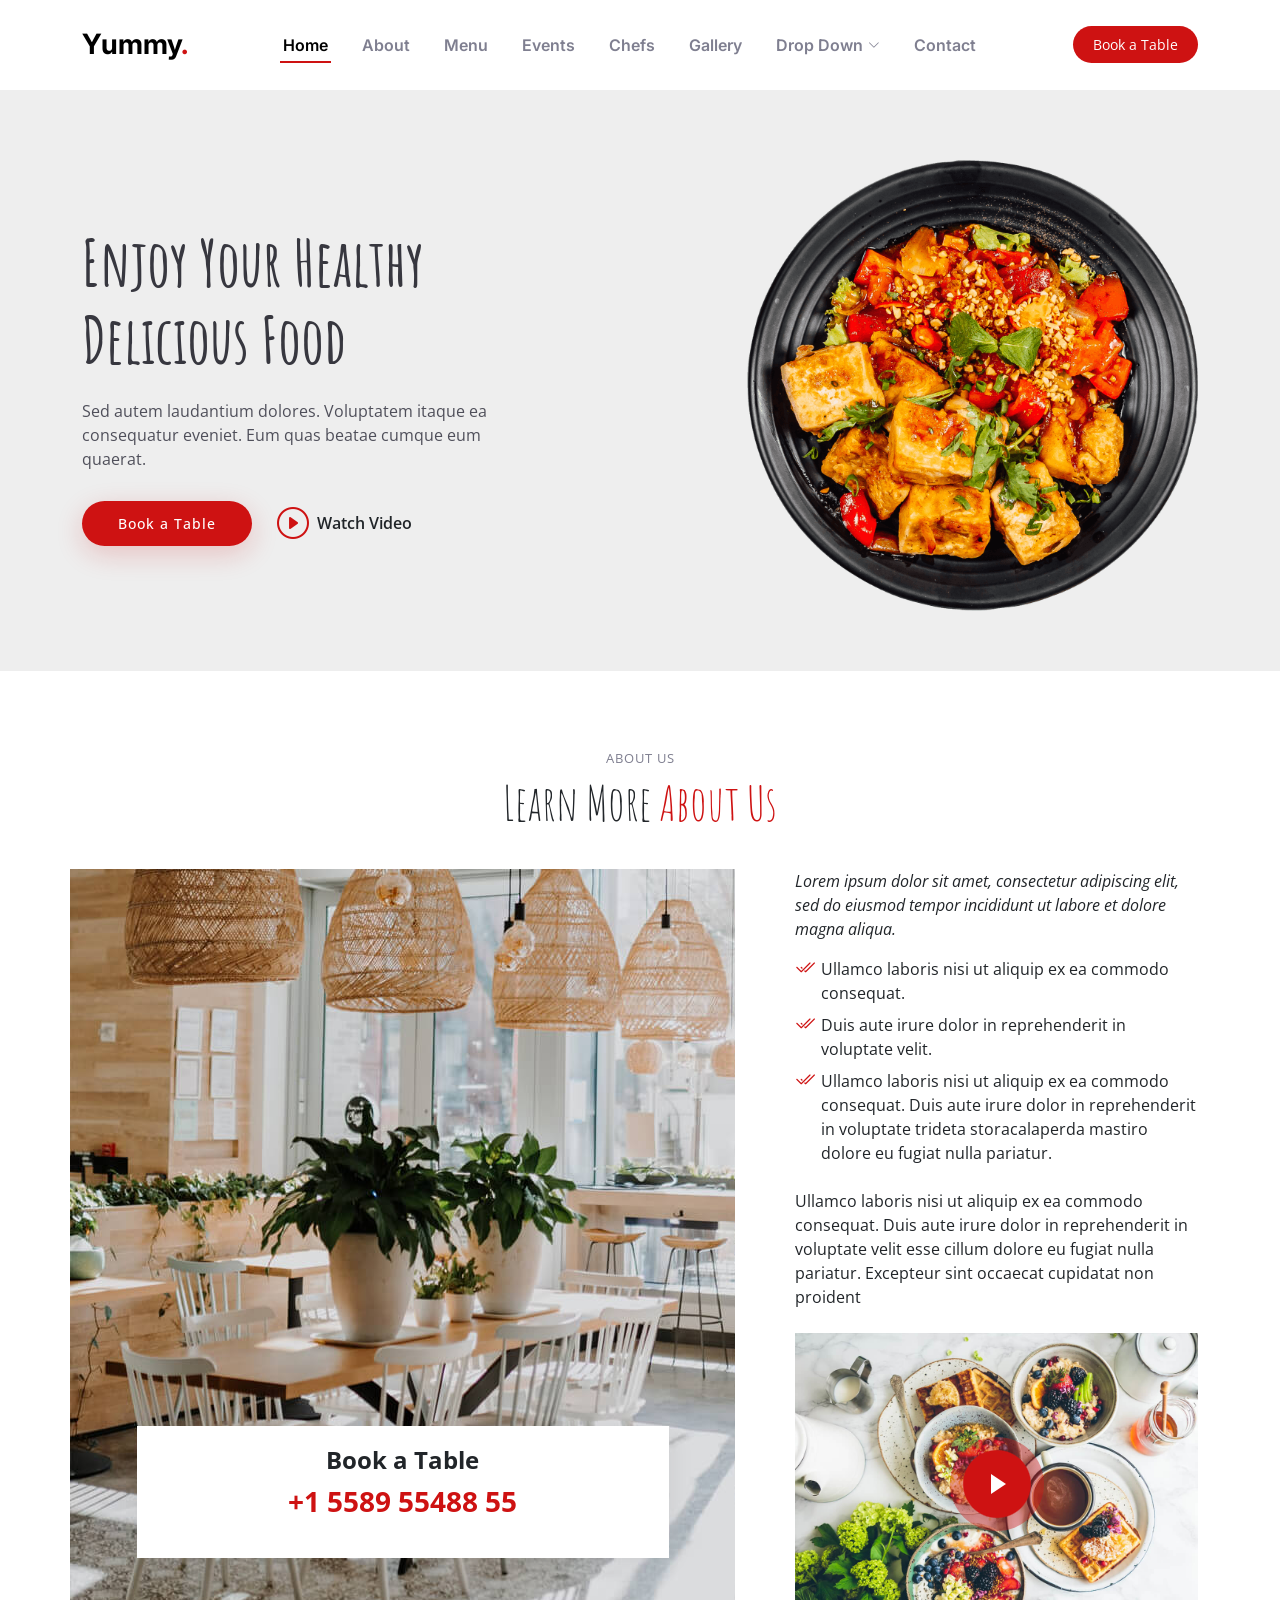
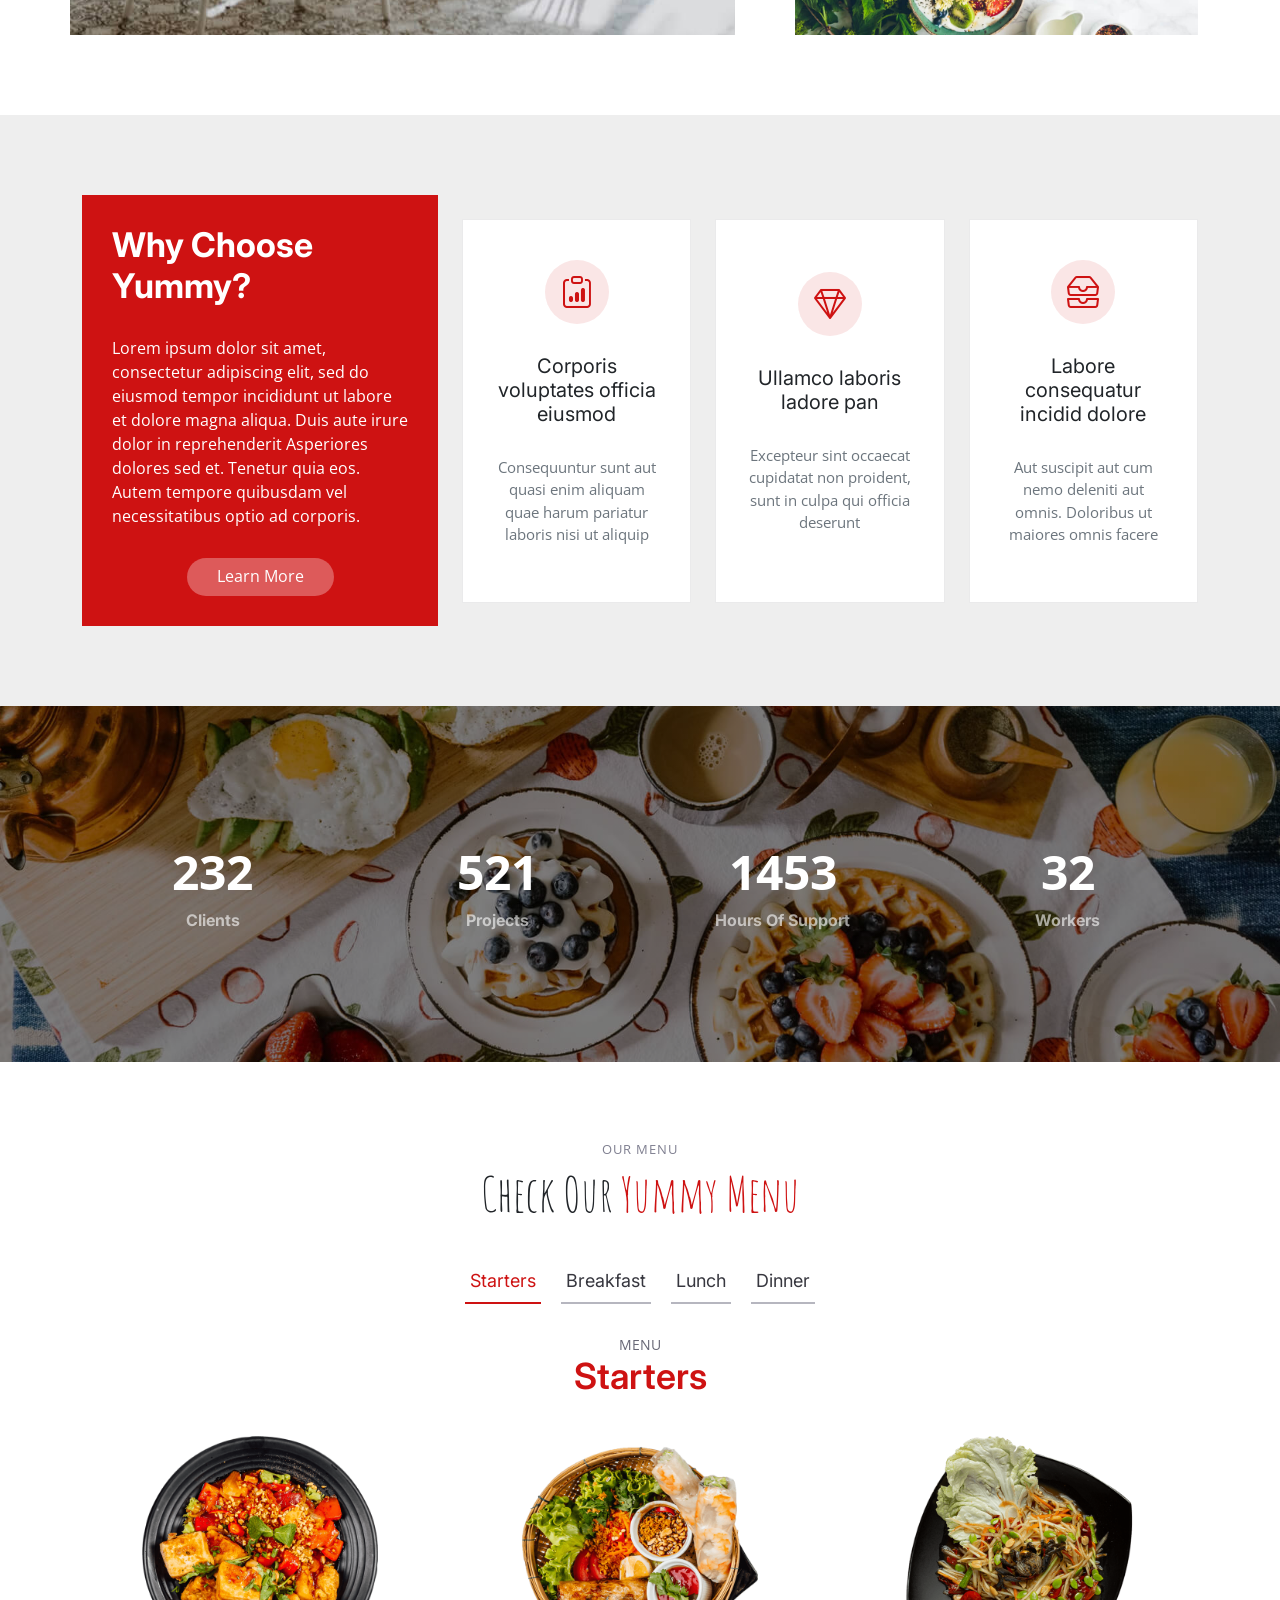
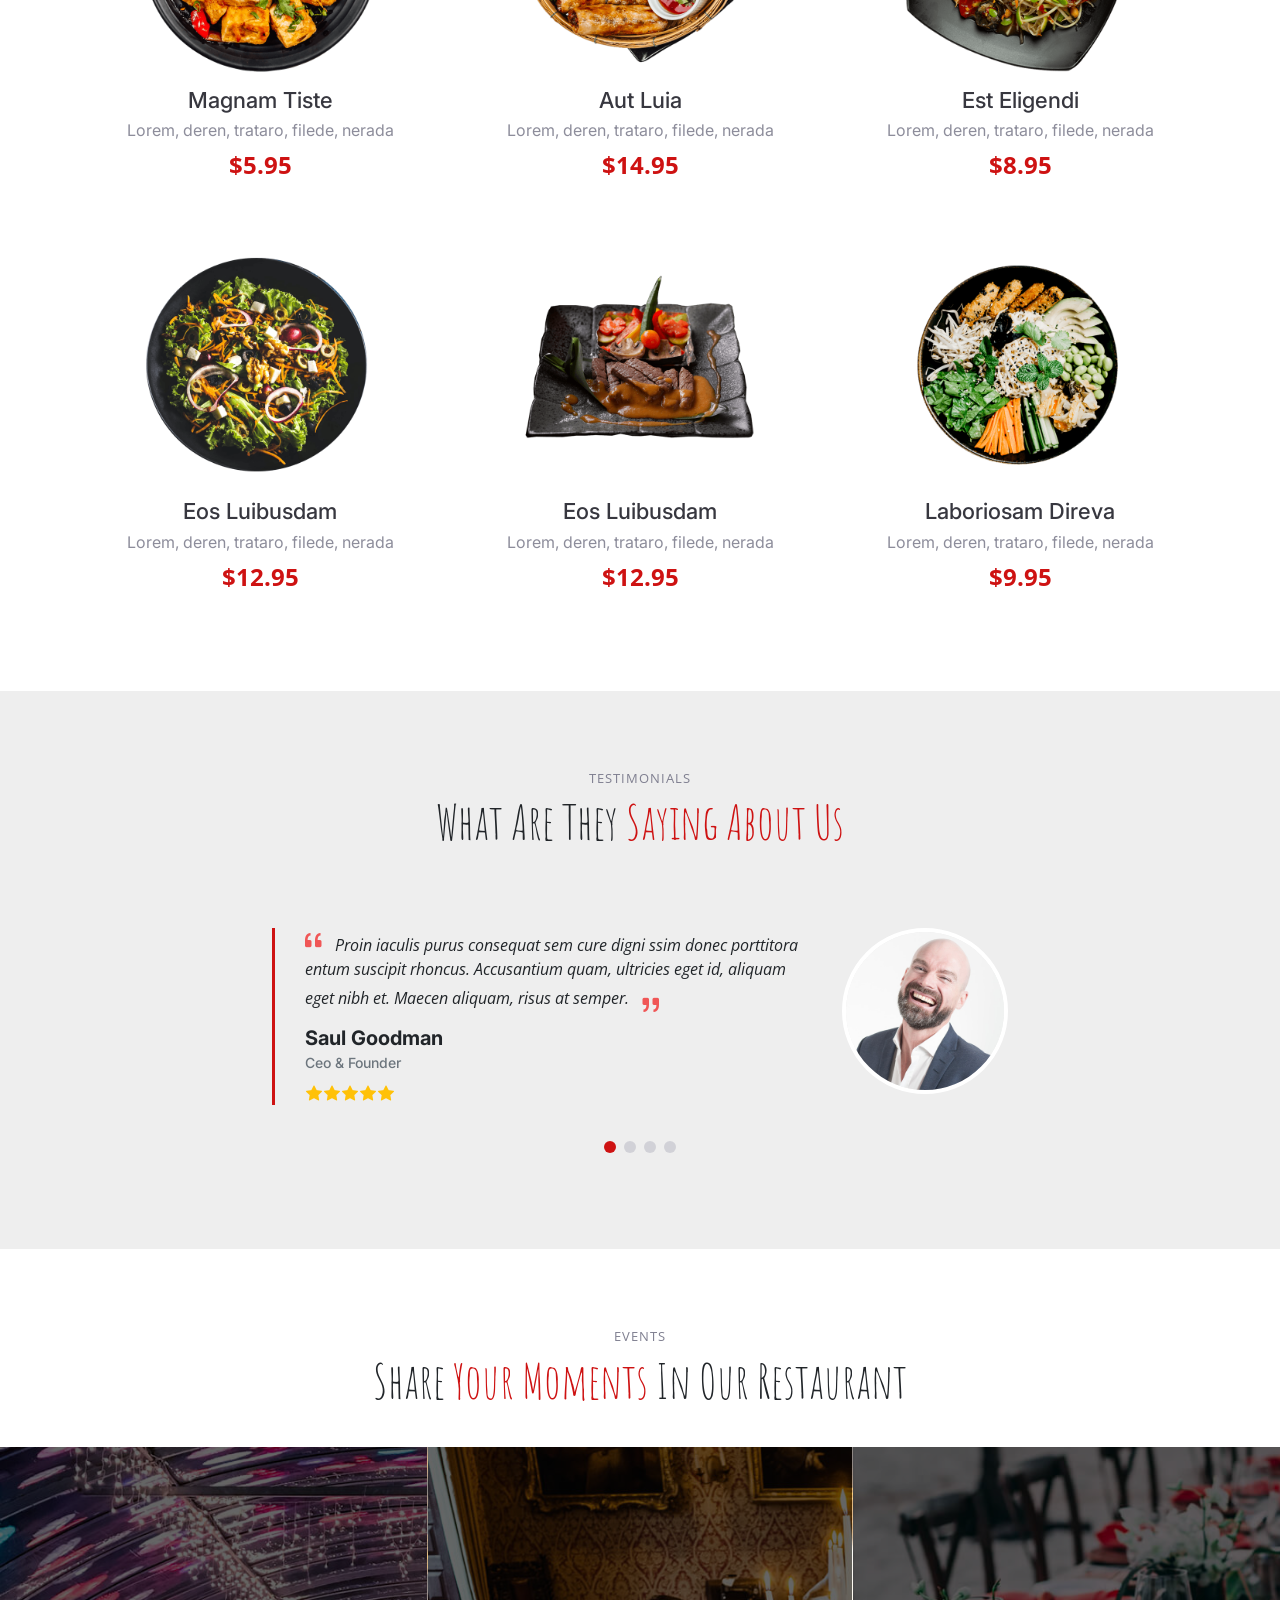
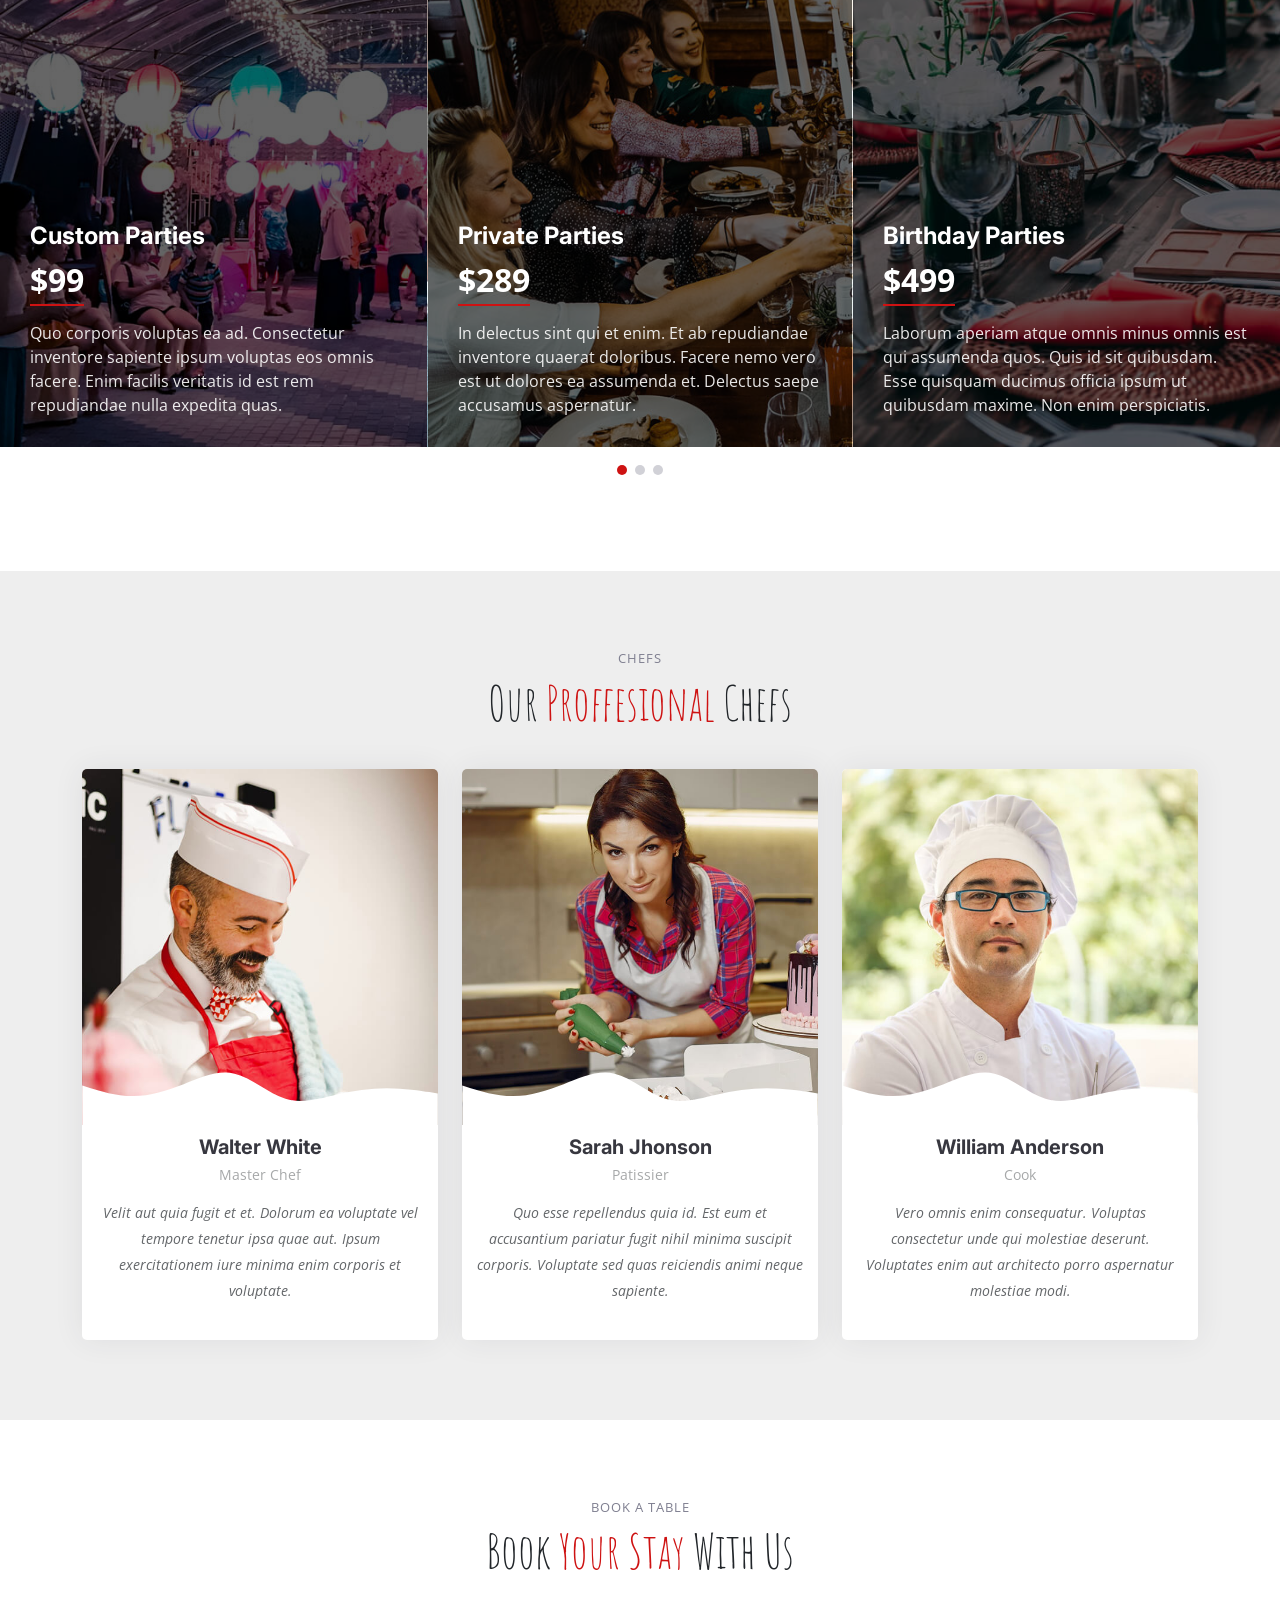
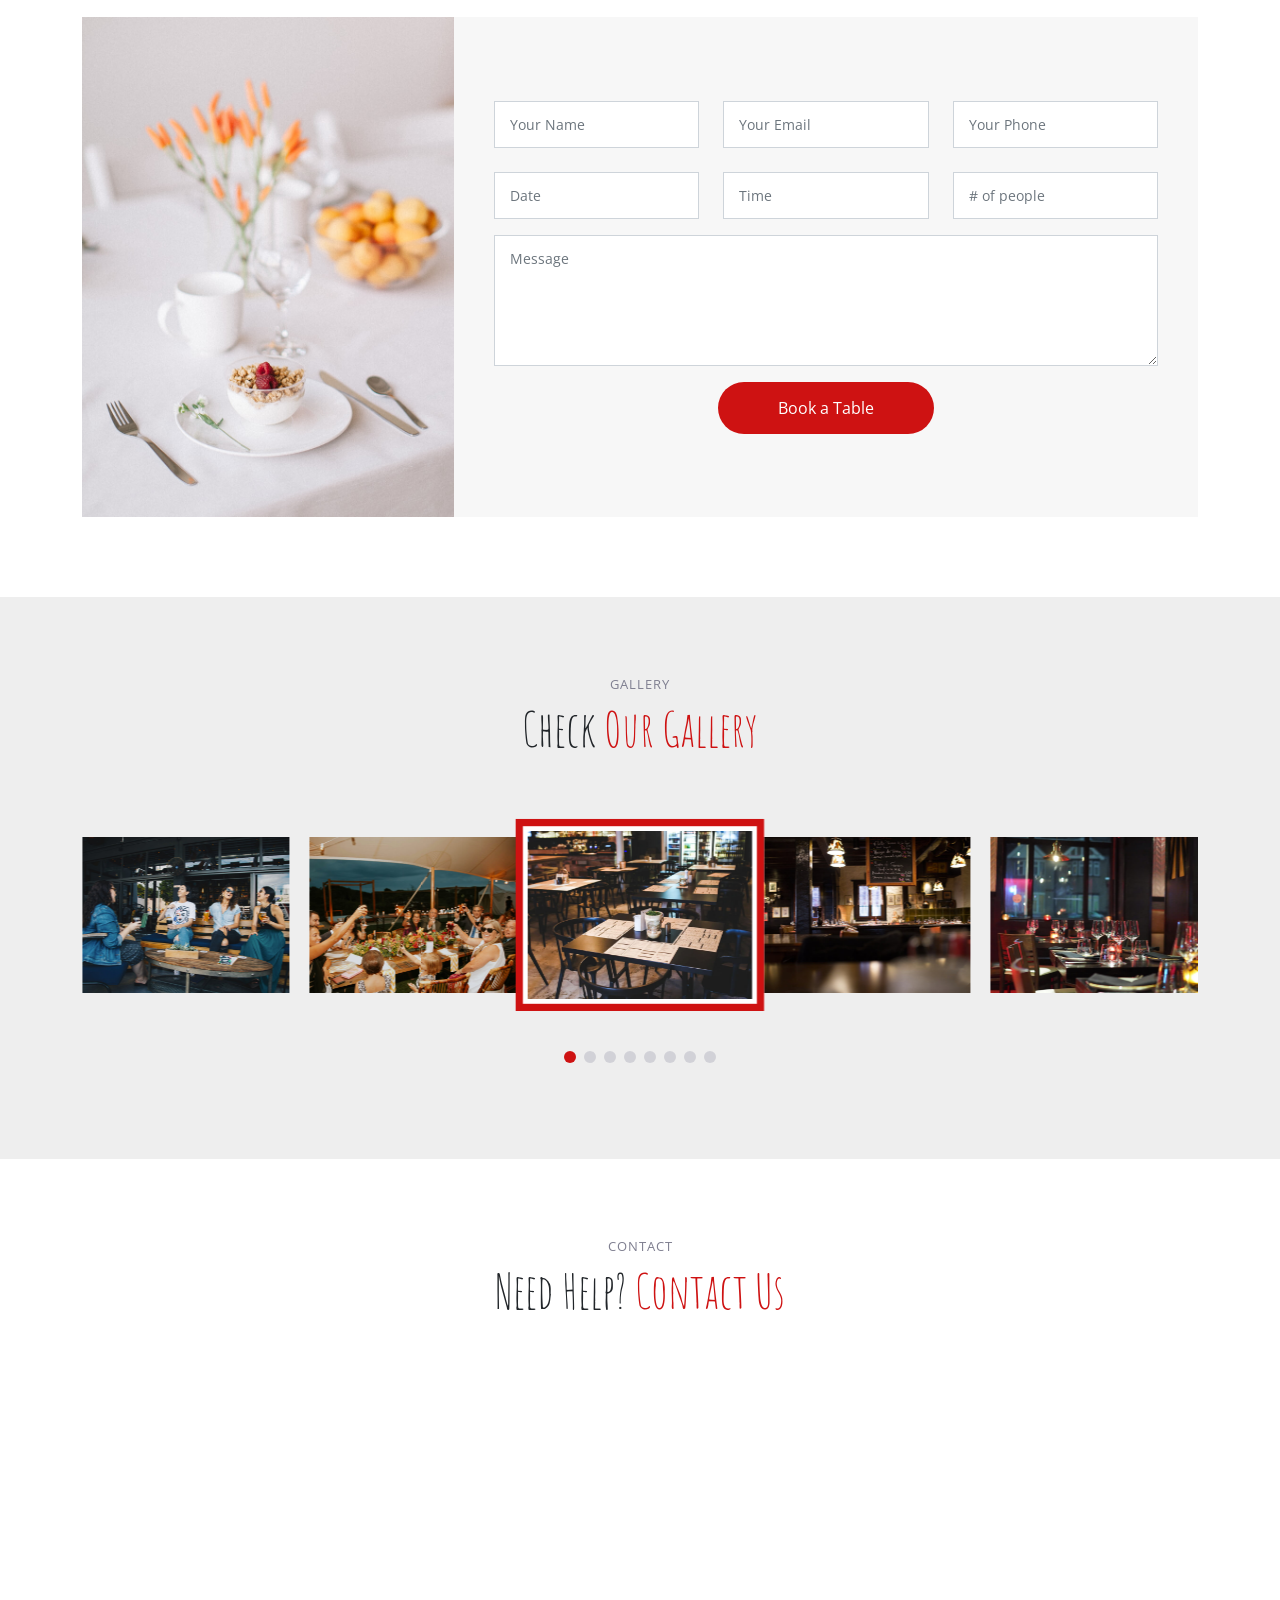
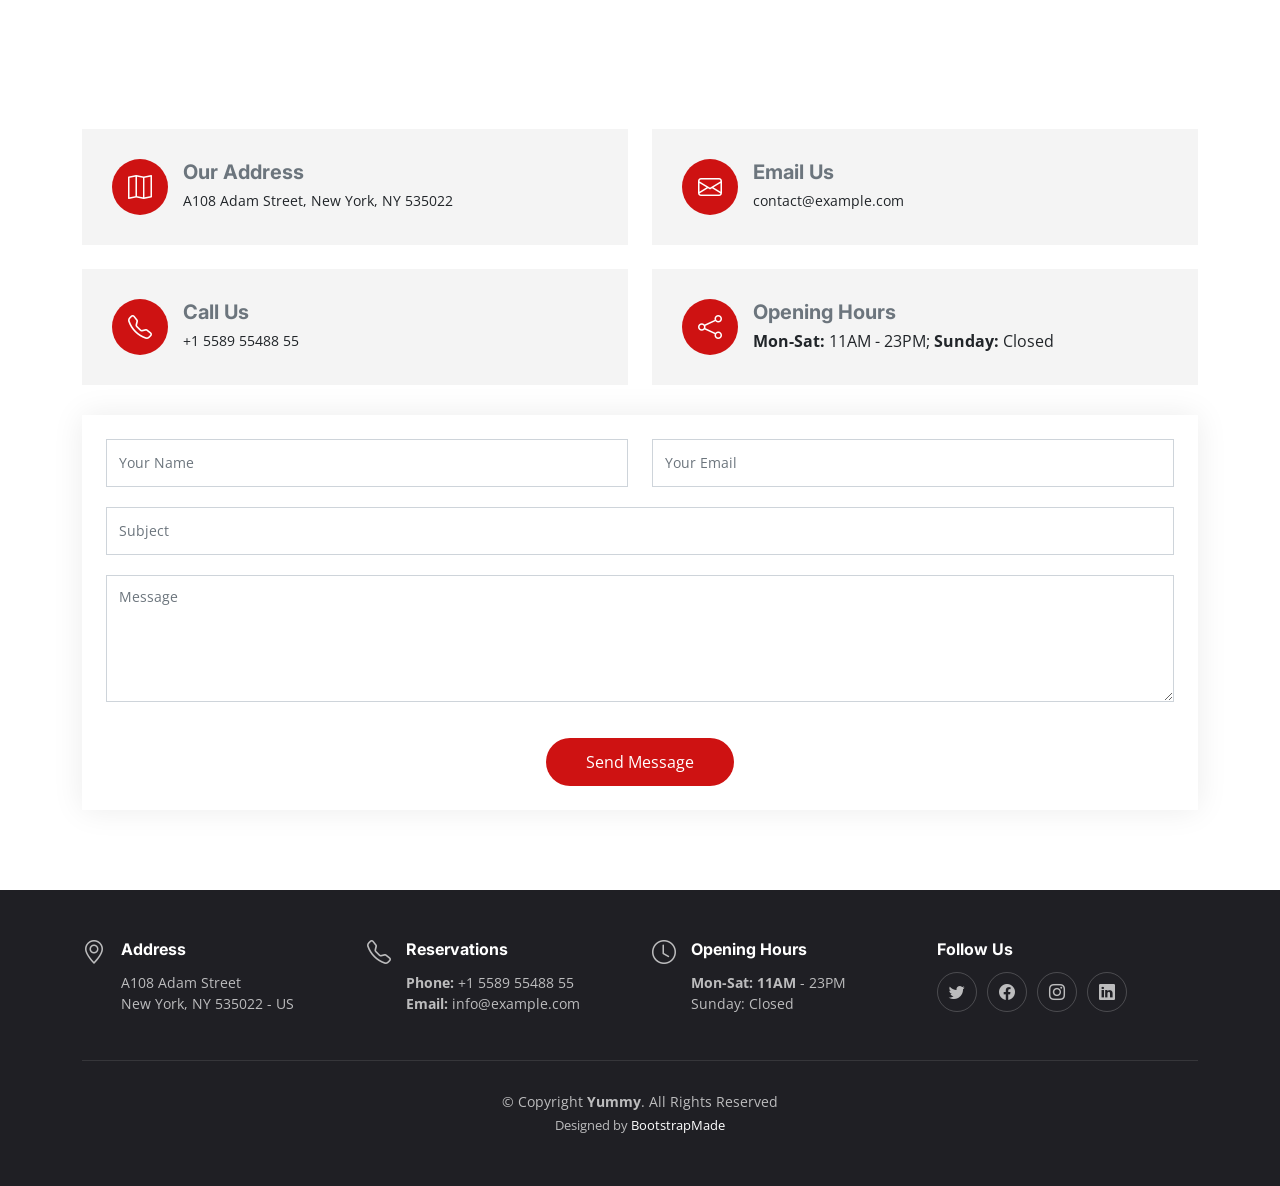
==== index.html @ 5bc002ba "update template" ====
<!DOCTYPE html>
<html lang="en">

<head>
  <meta charset="utf-8">
  <meta content="width=device-width, initial-scale=1.0" name="viewport">

  <title>Yummy Bootstrap Template - Index</title>
  <meta content="" name="description">
  <meta content="" name="keywords">

  <!-- Favicons -->
  <link href="assets/img/favicon.png" rel="icon">
  <link href="assets/img/apple-touch-icon.png" rel="apple-touch-icon">

  <!-- Google Fonts -->
  <link rel="preconnect" href="https://fonts.googleapis.com">
  <link rel="preconnect" href="https://fonts.gstatic.com" crossorigin>
  <link href="https://fonts.googleapis.com/css2?family=Open+Sans:ital,wght@0,300;0,400;0,500;0,600;0,700;1,300;1,400;1,600;1,700&family=Amatic+SC:ital,wght@0,300;0,400;0,500;0,600;0,700;1,300;1,400;1,500;1,600;1,700&family=Inter:ital,wght@0,300;0,400;0,500;0,600;0,700;1,300;1,400;1,500;1,600;1,700&display=swap" rel="stylesheet">

  <!-- Vendor CSS Files -->
  <link href="assets/vendor/bootstrap/css/bootstrap.min.css" rel="stylesheet">
  <link href="assets/vendor/bootstrap-icons/bootstrap-icons.css" rel="stylesheet">
  <link href="assets/vendor/aos/aos.css" rel="stylesheet">
  <link href="assets/vendor/glightbox/css/glightbox.min.css" rel="stylesheet">
  <link href="assets/vendor/swiper/swiper-bundle.min.css" rel="stylesheet">

  <!-- Template Main CSS File -->
  <link href="assets/css/main.css" rel="stylesheet">

  <!-- =======================================================
  * Template Name: Yummy
  * Updated: Mar 10 2023 with Bootstrap v5.2.3
  * Template URL: https://bootstrapmade.com/yummy-bootstrap-restaurant-website-template/
  * Author: BootstrapMade.com
  * License: https://bootstrapmade.com/license/
  ======================================================== -->
</head>

<body>

  <!-- ======= Header ======= -->
  <header id="header" class="header fixed-top d-flex align-items-center">
    <div class="container d-flex align-items-center justify-content-between">

      <a href="index.html" class="logo d-flex align-items-center me-auto me-lg-0">
        <!-- Uncomment the line below if you also wish to use an image logo -->
        <!-- <img src="assets/img/logo.png" alt=""> -->
        <h1>Yummy<span>.</span></h1>
      </a>

      <nav id="navbar" class="navbar">
        <ul>
          <li><a href="#hero">Home</a></li>
          <li><a href="#about">About</a></li>
          <li><a href="#menu">Menu</a></li>
          <li><a href="#events">Events</a></li>
          <li><a href="#chefs">Chefs</a></li>
          <li><a href="#gallery">Gallery</a></li>
          <li class="dropdown"><a href="#"><span>Drop Down</span> <i class="bi bi-chevron-down dropdown-indicator"></i></a>
            <ul>
              <li><a href="#">Drop Down 1</a></li>
              <li class="dropdown"><a href="#"><span>Deep Drop Down</span> <i class="bi bi-chevron-down dropdown-indicator"></i></a>
                <ul>
                  <li><a href="#">Deep Drop Down 1</a></li>
                  <li><a href="#">Deep Drop Down 2</a></li>
                  <li><a href="#">Deep Drop Down 3</a></li>
                  <li><a href="#">Deep Drop Down 4</a></li>
                  <li><a href="#">Deep Drop Down 5</a></li>
                </ul>
              </li>
              <li><a href="#">Drop Down 2</a></li>
              <li><a href="#">Drop Down 3</a></li>
              <li><a href="#">Drop Down 4</a></li>
            </ul>
          </li>
          <li><a href="#contact">Contact</a></li>
        </ul>
      </nav><!-- .navbar -->

      <a class="btn-book-a-table" href="#book-a-table">Book a Table</a>
      <i class="mobile-nav-toggle mobile-nav-show bi bi-list"></i>
      <i class="mobile-nav-toggle mobile-nav-hide d-none bi bi-x"></i>

    </div>
  </header><!-- End Header -->

  <!-- ======= Hero Section ======= -->
  <section id="hero" class="hero d-flex align-items-center section-bg">
    <div class="container">
      <div class="row justify-content-between gy-5">
        <div class="col-lg-5 order-2 order-lg-1 d-flex flex-column justify-content-center align-items-center align-items-lg-start text-center text-lg-start">
          <h2 data-aos="fade-up">Enjoy Your Healthy<br>Delicious Food</h2>
          <p data-aos="fade-up" data-aos-delay="100">Sed autem laudantium dolores. Voluptatem itaque ea consequatur eveniet. Eum quas beatae cumque eum quaerat.</p>
          <div class="d-flex" data-aos="fade-up" data-aos-delay="200">
            <a href="#book-a-table" class="btn-book-a-table">Book a Table</a>
            <a href="https://www.youtube.com/watch?v=LXb3EKWsInQ" class="glightbox btn-watch-video d-flex align-items-center"><i class="bi bi-play-circle"></i><span>Watch Video</span></a>
          </div>
        </div>
        <div class="col-lg-5 order-1 order-lg-2 text-center text-lg-start">
          <img src="assets/img/hero-img.png" class="img-fluid" alt="" data-aos="zoom-out" data-aos-delay="300">
        </div>
      </div>
    </div>
  </section><!-- End Hero Section -->

  <main id="main">

    <!-- ======= About Section ======= -->
    <section id="about" class="about">
      <div class="container" data-aos="fade-up">

        <div class="section-header">
          <h2>About Us</h2>
          <p>Learn More <span>About Us</span></p>
        </div>

        <div class="row gy-4">
          <div class="col-lg-7 position-relative about-img" style="background-image: url(assets/img/about.jpg) ;" data-aos="fade-up" data-aos-delay="150">
            <div class="call-us position-absolute">
              <h4>Book a Table</h4>
              <p>+1 5589 55488 55</p>
            </div>
          </div>
          <div class="col-lg-5 d-flex align-items-end" data-aos="fade-up" data-aos-delay="300">
            <div class="content ps-0 ps-lg-5">
              <p class="fst-italic">
                Lorem ipsum dolor sit amet, consectetur adipiscing elit, sed do eiusmod tempor incididunt ut labore et dolore
                magna aliqua.
              </p>
              <ul>
                <li><i class="bi bi-check2-all"></i> Ullamco laboris nisi ut aliquip ex ea commodo consequat.</li>
                <li><i class="bi bi-check2-all"></i> Duis aute irure dolor in reprehenderit in voluptate velit.</li>
                <li><i class="bi bi-check2-all"></i> Ullamco laboris nisi ut aliquip ex ea commodo consequat. Duis aute irure dolor in reprehenderit in voluptate trideta storacalaperda mastiro dolore eu fugiat nulla pariatur.</li>
              </ul>
              <p>
                Ullamco laboris nisi ut aliquip ex ea commodo consequat. Duis aute irure dolor in reprehenderit in voluptate
                velit esse cillum dolore eu fugiat nulla pariatur. Excepteur sint occaecat cupidatat non proident
              </p>

              <div class="position-relative mt-4">
                <img src="assets/img/about-2.jpg" class="img-fluid" alt="">
                <a href="https://www.youtube.com/watch?v=LXb3EKWsInQ" class="glightbox play-btn"></a>
              </div>
            </div>
          </div>
        </div>

      </div>
    </section><!-- End About Section -->

    <!-- ======= Why Us Section ======= -->
    <section id="why-us" class="why-us section-bg">
      <div class="container" data-aos="fade-up">

        <div class="row gy-4">

          <div class="col-lg-4" data-aos="fade-up" data-aos-delay="100">
            <div class="why-box">
              <h3>Why Choose Yummy?</h3>
              <p>
                Lorem ipsum dolor sit amet, consectetur adipiscing elit, sed do eiusmod tempor incididunt ut labore et dolore magna aliqua. Duis aute irure dolor in reprehenderit
                Asperiores dolores sed et. Tenetur quia eos. Autem tempore quibusdam vel necessitatibus optio ad corporis.
              </p>
              <div class="text-center">
                <a href="#" class="more-btn">Learn More <i class="bx bx-chevron-right"></i></a>
              </div>
            </div>
          </div><!-- End Why Box -->

          <div class="col-lg-8 d-flex align-items-center">
            <div class="row gy-4">

              <div class="col-xl-4" data-aos="fade-up" data-aos-delay="200">
                <div class="icon-box d-flex flex-column justify-content-center align-items-center">
                  <i class="bi bi-clipboard-data"></i>
                  <h4>Corporis voluptates officia eiusmod</h4>
                  <p>Consequuntur sunt aut quasi enim aliquam quae harum pariatur laboris nisi ut aliquip</p>
                </div>
              </div><!-- End Icon Box -->

              <div class="col-xl-4" data-aos="fade-up" data-aos-delay="300">
                <div class="icon-box d-flex flex-column justify-content-center align-items-center">
                  <i class="bi bi-gem"></i>
                  <h4>Ullamco laboris ladore pan</h4>
                  <p>Excepteur sint occaecat cupidatat non proident, sunt in culpa qui officia deserunt</p>
                </div>
              </div><!-- End Icon Box -->

              <div class="col-xl-4" data-aos="fade-up" data-aos-delay="400">
                <div class="icon-box d-flex flex-column justify-content-center align-items-center">
                  <i class="bi bi-inboxes"></i>
                  <h4>Labore consequatur incidid dolore</h4>
                  <p>Aut suscipit aut cum nemo deleniti aut omnis. Doloribus ut maiores omnis facere</p>
                </div>
              </div><!-- End Icon Box -->

            </div>
          </div>

        </div>

      </div>
    </section><!-- End Why Us Section -->

    <!-- ======= Stats Counter Section ======= -->
    <section id="stats-counter" class="stats-counter">
      <div class="container" data-aos="zoom-out">

        <div class="row gy-4">

          <div class="col-lg-3 col-md-6">
            <div class="stats-item text-center w-100 h-100">
              <span data-purecounter-start="0" data-purecounter-end="232" data-purecounter-duration="1" class="purecounter"></span>
              <p>Clients</p>
            </div>
          </div><!-- End Stats Item -->

          <div class="col-lg-3 col-md-6">
            <div class="stats-item text-center w-100 h-100">
              <span data-purecounter-start="0" data-purecounter-end="521" data-purecounter-duration="1" class="purecounter"></span>
              <p>Projects</p>
            </div>
          </div><!-- End Stats Item -->

          <div class="col-lg-3 col-md-6">
            <div class="stats-item text-center w-100 h-100">
              <span data-purecounter-start="0" data-purecounter-end="1453" data-purecounter-duration="1" class="purecounter"></span>
              <p>Hours Of Support</p>
            </div>
          </div><!-- End Stats Item -->

          <div class="col-lg-3 col-md-6">
            <div class="stats-item text-center w-100 h-100">
              <span data-purecounter-start="0" data-purecounter-end="32" data-purecounter-duration="1" class="purecounter"></span>
              <p>Workers</p>
            </div>
          </div><!-- End Stats Item -->

        </div>

      </div>
    </section><!-- End Stats Counter Section -->

    <!-- ======= Menu Section ======= -->
    <section id="menu" class="menu">
      <div class="container" data-aos="fade-up">

        <div class="section-header">
          <h2>Our Menu</h2>
          <p>Check Our <span>Yummy Menu</span></p>
        </div>

        <ul class="nav nav-tabs d-flex justify-content-center" data-aos="fade-up" data-aos-delay="200">

          <li class="nav-item">
            <a class="nav-link active show" data-bs-toggle="tab" data-bs-target="#menu-starters">
              <h4>Starters</h4>
            </a>
          </li><!-- End tab nav item -->

          <li class="nav-item">
            <a class="nav-link" data-bs-toggle="tab" data-bs-target="#menu-breakfast">
              <h4>Breakfast</h4>
            </a><!-- End tab nav item -->

          <li class="nav-item">
            <a class="nav-link" data-bs-toggle="tab" data-bs-target="#menu-lunch">
              <h4>Lunch</h4>
            </a>
          </li><!-- End tab nav item -->

          <li class="nav-item">
            <a class="nav-link" data-bs-toggle="tab" data-bs-target="#menu-dinner">
              <h4>Dinner</h4>
            </a>
          </li><!-- End tab nav item -->

        </ul>

        <div class="tab-content" data-aos="fade-up" data-aos-delay="300">

          <div class="tab-pane fade active show" id="menu-starters">

            <div class="tab-header text-center">
              <p>Menu</p>
              <h3>Starters</h3>
            </div>

            <div class="row gy-5">

              <div class="col-lg-4 menu-item">
                <a href="assets/img/menu/menu-item-1.png" class="glightbox"><img src="assets/img/menu/menu-item-1.png" class="menu-img img-fluid" alt=""></a>
                <h4>Magnam Tiste</h4>
                <p class="ingredients">
                  Lorem, deren, trataro, filede, nerada
                </p>
                <p class="price">
                  $5.95
                </p>
              </div><!-- Menu Item -->

              <div class="col-lg-4 menu-item">
                <a href="assets/img/menu/menu-item-2.png" class="glightbox"><img src="assets/img/menu/menu-item-2.png" class="menu-img img-fluid" alt=""></a>
                <h4>Aut Luia</h4>
                <p class="ingredients">
                  Lorem, deren, trataro, filede, nerada
                </p>
                <p class="price">
                  $14.95
                </p>
              </div><!-- Menu Item -->

              <div class="col-lg-4 menu-item">
                <a href="assets/img/menu/menu-item-3.png" class="glightbox"><img src="assets/img/menu/menu-item-3.png" class="menu-img img-fluid" alt=""></a>
                <h4>Est Eligendi</h4>
                <p class="ingredients">
                  Lorem, deren, trataro, filede, nerada
                </p>
                <p class="price">
                  $8.95
                </p>
              </div><!-- Menu Item -->

              <div class="col-lg-4 menu-item">
                <a href="assets/img/menu/menu-item-4.png" class="glightbox"><img src="assets/img/menu/menu-item-4.png" class="menu-img img-fluid" alt=""></a>
                <h4>Eos Luibusdam</h4>
                <p class="ingredients">
                  Lorem, deren, trataro, filede, nerada
                </p>
                <p class="price">
                  $12.95
                </p>
              </div><!-- Menu Item -->

              <div class="col-lg-4 menu-item">
                <a href="assets/img/menu/menu-item-5.png" class="glightbox"><img src="assets/img/menu/menu-item-5.png" class="menu-img img-fluid" alt=""></a>
                <h4>Eos Luibusdam</h4>
                <p class="ingredients">
                  Lorem, deren, trataro, filede, nerada
                </p>
                <p class="price">
                  $12.95
                </p>
              </div><!-- Menu Item -->

              <div class="col-lg-4 menu-item">
                <a href="assets/img/menu/menu-item-6.png" class="glightbox"><img src="assets/img/menu/menu-item-6.png" class="menu-img img-fluid" alt=""></a>
                <h4>Laboriosam Direva</h4>
                <p class="ingredients">
                  Lorem, deren, trataro, filede, nerada
                </p>
                <p class="price">
                  $9.95
                </p>
              </div><!-- Menu Item -->

            </div>
          </div><!-- End Starter Menu Content -->

          <div class="tab-pane fade" id="menu-breakfast">

            <div class="tab-header text-center">
              <p>Menu</p>
              <h3>Breakfast</h3>
            </div>

            <div class="row gy-5">

              <div class="col-lg-4 menu-item">
                <a href="assets/img/menu/menu-item-1.png" class="glightbox"><img src="assets/img/menu/menu-item-1.png" class="menu-img img-fluid" alt=""></a>
                <h4>Magnam Tiste</h4>
                <p class="ingredients">
                  Lorem, deren, trataro, filede, nerada
                </p>
                <p class="price">
                  $5.95
                </p>
              </div><!-- Menu Item -->

              <div class="col-lg-4 menu-item">
                <a href="assets/img/menu/menu-item-2.png" class="glightbox"><img src="assets/img/menu/menu-item-2.png" class="menu-img img-fluid" alt=""></a>
                <h4>Aut Luia</h4>
                <p class="ingredients">
                  Lorem, deren, trataro, filede, nerada
                </p>
                <p class="price">
                  $14.95
                </p>
              </div><!-- Menu Item -->

              <div class="col-lg-4 menu-item">
                <a href="assets/img/menu/menu-item-3.png" class="glightbox"><img src="assets/img/menu/menu-item-3.png" class="menu-img img-fluid" alt=""></a>
                <h4>Est Eligendi</h4>
                <p class="ingredients">
                  Lorem, deren, trataro, filede, nerada
                </p>
                <p class="price">
                  $8.95
                </p>
              </div><!-- Menu Item -->

              <div class="col-lg-4 menu-item">
                <a href="assets/img/menu/menu-item-4.png" class="glightbox"><img src="assets/img/menu/menu-item-4.png" class="menu-img img-fluid" alt=""></a>
                <h4>Eos Luibusdam</h4>
                <p class="ingredients">
                  Lorem, deren, trataro, filede, nerada
                </p>
                <p class="price">
                  $12.95
                </p>
              </div><!-- Menu Item -->

              <div class="col-lg-4 menu-item">
                <a href="assets/img/menu/menu-item-5.png" class="glightbox"><img src="assets/img/menu/menu-item-5.png" class="menu-img img-fluid" alt=""></a>
                <h4>Eos Luibusdam</h4>
                <p class="ingredients">
                  Lorem, deren, trataro, filede, nerada
                </p>
                <p class="price">
                  $12.95
                </p>
              </div><!-- Menu Item -->

              <div class="col-lg-4 menu-item">
                <a href="assets/img/menu/menu-item-6.png" class="glightbox"><img src="assets/img/menu/menu-item-6.png" class="menu-img img-fluid" alt=""></a>
                <h4>Laboriosam Direva</h4>
                <p class="ingredients">
                  Lorem, deren, trataro, filede, nerada
                </p>
                <p class="price">
                  $9.95
                </p>
              </div><!-- Menu Item -->

            </div>
          </div><!-- End Breakfast Menu Content -->

          <div class="tab-pane fade" id="menu-lunch">

            <div class="tab-header text-center">
              <p>Menu</p>
              <h3>Lunch</h3>
            </div>

            <div class="row gy-5">

              <div class="col-lg-4 menu-item">
                <a href="assets/img/menu/menu-item-1.png" class="glightbox"><img src="assets/img/menu/menu-item-1.png" class="menu-img img-fluid" alt=""></a>
                <h4>Magnam Tiste</h4>
                <p class="ingredients">
                  Lorem, deren, trataro, filede, nerada
                </p>
                <p class="price">
                  $5.95
                </p>
              </div><!-- Menu Item -->

              <div class="col-lg-4 menu-item">
                <a href="assets/img/menu/menu-item-2.png" class="glightbox"><img src="assets/img/menu/menu-item-2.png" class="menu-img img-fluid" alt=""></a>
                <h4>Aut Luia</h4>
                <p class="ingredients">
                  Lorem, deren, trataro, filede, nerada
                </p>
                <p class="price">
                  $14.95
                </p>
              </div><!-- Menu Item -->

              <div class="col-lg-4 menu-item">
                <a href="assets/img/menu/menu-item-3.png" class="glightbox"><img src="assets/img/menu/menu-item-3.png" class="menu-img img-fluid" alt=""></a>
                <h4>Est Eligendi</h4>
                <p class="ingredients">
                  Lorem, deren, trataro, filede, nerada
                </p>
                <p class="price">
                  $8.95
                </p>
              </div><!-- Menu Item -->

              <div class="col-lg-4 menu-item">
                <a href="assets/img/menu/menu-item-4.png" class="glightbox"><img src="assets/img/menu/menu-item-4.png" class="menu-img img-fluid" alt=""></a>
                <h4>Eos Luibusdam</h4>
                <p class="ingredients">
                  Lorem, deren, trataro, filede, nerada
                </p>
                <p class="price">
                  $12.95
                </p>
              </div><!-- Menu Item -->

              <div class="col-lg-4 menu-item">
                <a href="assets/img/menu/menu-item-5.png" class="glightbox"><img src="assets/img/menu/menu-item-5.png" class="menu-img img-fluid" alt=""></a>
                <h4>Eos Luibusdam</h4>
                <p class="ingredients">
                  Lorem, deren, trataro, filede, nerada
                </p>
                <p class="price">
                  $12.95
                </p>
              </div><!-- Menu Item -->

              <div class="col-lg-4 menu-item">
                <a href="assets/img/menu/menu-item-6.png" class="glightbox"><img src="assets/img/menu/menu-item-6.png" class="menu-img img-fluid" alt=""></a>
                <h4>Laboriosam Direva</h4>
                <p class="ingredients">
                  Lorem, deren, trataro, filede, nerada
                </p>
                <p class="price">
                  $9.95
                </p>
              </div><!-- Menu Item -->

            </div>
          </div><!-- End Lunch Menu Content -->

          <div class="tab-pane fade" id="menu-dinner">

            <div class="tab-header text-center">
              <p>Menu</p>
              <h3>Dinner</h3>
            </div>

            <div class="row gy-5">

              <div class="col-lg-4 menu-item">
                <a href="assets/img/menu/menu-item-1.png" class="glightbox"><img src="assets/img/menu/menu-item-1.png" class="menu-img img-fluid" alt=""></a>
                <h4>Magnam Tiste</h4>
                <p class="ingredients">
                  Lorem, deren, trataro, filede, nerada
                </p>
                <p class="price">
                  $5.95
                </p>
              </div><!-- Menu Item -->

              <div class="col-lg-4 menu-item">
                <a href="assets/img/menu/menu-item-2.png" class="glightbox"><img src="assets/img/menu/menu-item-2.png" class="menu-img img-fluid" alt=""></a>
                <h4>Aut Luia</h4>
                <p class="ingredients">
                  Lorem, deren, trataro, filede, nerada
                </p>
                <p class="price">
                  $14.95
                </p>
              </div><!-- Menu Item -->

              <div class="col-lg-4 menu-item">
                <a href="assets/img/menu/menu-item-3.png" class="glightbox"><img src="assets/img/menu/menu-item-3.png" class="menu-img img-fluid" alt=""></a>
                <h4>Est Eligendi</h4>
                <p class="ingredients">
                  Lorem, deren, trataro, filede, nerada
                </p>
                <p class="price">
                  $8.95
                </p>
              </div><!-- Menu Item -->

              <div class="col-lg-4 menu-item">
                <a href="assets/img/menu/menu-item-4.png" class="glightbox"><img src="assets/img/menu/menu-item-4.png" class="menu-img img-fluid" alt=""></a>
                <h4>Eos Luibusdam</h4>
                <p class="ingredients">
                  Lorem, deren, trataro, filede, nerada
                </p>
                <p class="price">
                  $12.95
                </p>
              </div><!-- Menu Item -->

              <div class="col-lg-4 menu-item">
                <a href="assets/img/menu/menu-item-5.png" class="glightbox"><img src="assets/img/menu/menu-item-5.png" class="menu-img img-fluid" alt=""></a>
                <h4>Eos Luibusdam</h4>
                <p class="ingredients">
                  Lorem, deren, trataro, filede, nerada
                </p>
                <p class="price">
                  $12.95
                </p>
              </div><!-- Menu Item -->

              <div class="col-lg-4 menu-item">
                <a href="assets/img/menu/menu-item-6.png" class="glightbox"><img src="assets/img/menu/menu-item-6.png" class="menu-img img-fluid" alt=""></a>
                <h4>Laboriosam Direva</h4>
                <p class="ingredients">
                  Lorem, deren, trataro, filede, nerada
                </p>
                <p class="price">
                  $9.95
                </p>
              </div><!-- Menu Item -->

            </div>
          </div><!-- End Dinner Menu Content -->

        </div>

      </div>
    </section><!-- End Menu Section -->

    <!-- ======= Testimonials Section ======= -->
    <section id="testimonials" class="testimonials section-bg">
      <div class="container" data-aos="fade-up">

        <div class="section-header">
          <h2>Testimonials</h2>
          <p>What Are They <span>Saying About Us</span></p>
        </div>

        <div class="slides-1 swiper" data-aos="fade-up" data-aos-delay="100">
          <div class="swiper-wrapper">

            <div class="swiper-slide">
              <div class="testimonial-item">
                <div class="row gy-4 justify-content-center">
                  <div class="col-lg-6">
                    <div class="testimonial-content">
                      <p>
                        <i class="bi bi-quote quote-icon-left"></i>
                        Proin iaculis purus consequat sem cure digni ssim donec porttitora entum suscipit rhoncus. Accusantium quam, ultricies eget id, aliquam eget nibh et. Maecen aliquam, risus at semper.
                        <i class="bi bi-quote quote-icon-right"></i>
                      </p>
                      <h3>Saul Goodman</h3>
                      <h4>Ceo &amp; Founder</h4>
                      <div class="stars">
                        <i class="bi bi-star-fill"></i><i class="bi bi-star-fill"></i><i class="bi bi-star-fill"></i><i class="bi bi-star-fill"></i><i class="bi bi-star-fill"></i>
                      </div>
                    </div>
                  </div>
                  <div class="col-lg-2 text-center">
                    <img src="assets/img/testimonials/testimonials-1.jpg" class="img-fluid testimonial-img" alt="">
                  </div>
                </div>
              </div>
            </div><!-- End testimonial item -->

            <div class="swiper-slide">
              <div class="testimonial-item">
                <div class="row gy-4 justify-content-center">
                  <div class="col-lg-6">
                    <div class="testimonial-content">
                      <p>
                        <i class="bi bi-quote quote-icon-left"></i>
                        Export tempor illum tamen malis malis eram quae irure esse labore quem cillum quid cillum eram malis quorum velit fore eram velit sunt aliqua noster fugiat irure amet legam anim culpa.
                        <i class="bi bi-quote quote-icon-right"></i>
                      </p>
                      <h3>Sara Wilsson</h3>
                      <h4>Designer</h4>
                      <div class="stars">
                        <i class="bi bi-star-fill"></i><i class="bi bi-star-fill"></i><i class="bi bi-star-fill"></i><i class="bi bi-star-fill"></i><i class="bi bi-star-fill"></i>
                      </div>
                    </div>
                  </div>
                  <div class="col-lg-2 text-center">
                    <img src="assets/img/testimonials/testimonials-2.jpg" class="img-fluid testimonial-img" alt="">
                  </div>
                </div>
              </div>
            </div><!-- End testimonial item -->

            <div class="swiper-slide">
              <div class="testimonial-item">
                <div class="row gy-4 justify-content-center">
                  <div class="col-lg-6">
                    <div class="testimonial-content">
                      <p>
                        <i class="bi bi-quote quote-icon-left"></i>
                        Enim nisi quem export duis labore cillum quae magna enim sint quorum nulla quem veniam duis minim tempor labore quem eram duis noster aute amet eram fore quis sint minim.
                        <i class="bi bi-quote quote-icon-right"></i>
                      </p>
                      <h3>Jena Karlis</h3>
                      <h4>Store Owner</h4>
                      <div class="stars">
                        <i class="bi bi-star-fill"></i><i class="bi bi-star-fill"></i><i class="bi bi-star-fill"></i><i class="bi bi-star-fill"></i><i class="bi bi-star-fill"></i>
                      </div>
                    </div>
                  </div>
                  <div class="col-lg-2 text-center">
                    <img src="assets/img/testimonials/testimonials-3.jpg" class="img-fluid testimonial-img" alt="">
                  </div>
                </div>
              </div>
            </div><!-- End testimonial item -->

            <div class="swiper-slide">
              <div class="testimonial-item">
                <div class="row gy-4 justify-content-center">
                  <div class="col-lg-6">
                    <div class="testimonial-content">
                      <p>
                        <i class="bi bi-quote quote-icon-left"></i>
                        Quis quorum aliqua sint quem legam fore sunt eram irure aliqua veniam tempor noster veniam enim culpa labore duis sunt culpa nulla illum cillum fugiat legam esse veniam culpa fore nisi cillum quid.
                        <i class="bi bi-quote quote-icon-right"></i>
                      </p>
                      <h3>John Larson</h3>
                      <h4>Entrepreneur</h4>
                      <div class="stars">
                        <i class="bi bi-star-fill"></i><i class="bi bi-star-fill"></i><i class="bi bi-star-fill"></i><i class="bi bi-star-fill"></i><i class="bi bi-star-fill"></i>
                      </div>
                    </div>
                  </div>
                  <div class="col-lg-2 text-center">
                    <img src="assets/img/testimonials/testimonials-4.jpg" class="img-fluid testimonial-img" alt="">
                  </div>
                </div>
              </div>
            </div><!-- End testimonial item -->

          </div>
          <div class="swiper-pagination"></div>
        </div>

      </div>
    </section><!-- End Testimonials Section -->

    <!-- ======= Events Section ======= -->
    <section id="events" class="events">
      <div class="container-fluid" data-aos="fade-up">

        <div class="section-header">
          <h2>Events</h2>
          <p>Share <span>Your Moments</span> In Our Restaurant</p>
        </div>

        <div class="slides-3 swiper" data-aos="fade-up" data-aos-delay="100">
          <div class="swiper-wrapper">

            <div class="swiper-slide event-item d-flex flex-column justify-content-end" style="background-image: url(assets/img/events-1.jpg)">
              <h3>Custom Parties</h3>
              <div class="price align-self-start">$99</div>
              <p class="description">
                Quo corporis voluptas ea ad. Consectetur inventore sapiente ipsum voluptas eos omnis facere. Enim facilis veritatis id est rem repudiandae nulla expedita quas.
              </p>
            </div><!-- End Event item -->

            <div class="swiper-slide event-item d-flex flex-column justify-content-end" style="background-image: url(assets/img/events-2.jpg)">
              <h3>Private Parties</h3>
              <div class="price align-self-start">$289</div>
              <p class="description">
                In delectus sint qui et enim. Et ab repudiandae inventore quaerat doloribus. Facere nemo vero est ut dolores ea assumenda et. Delectus saepe accusamus aspernatur.
              </p>
            </div><!-- End Event item -->

            <div class="swiper-slide event-item d-flex flex-column justify-content-end" style="background-image: url(assets/img/events-3.jpg)">
              <h3>Birthday Parties</h3>
              <div class="price align-self-start">$499</div>
              <p class="description">
                Laborum aperiam atque omnis minus omnis est qui assumenda quos. Quis id sit quibusdam. Esse quisquam ducimus officia ipsum ut quibusdam maxime. Non enim perspiciatis.
              </p>
            </div><!-- End Event item -->

          </div>
          <div class="swiper-pagination"></div>
        </div>

      </div>
    </section><!-- End Events Section -->

    <!-- ======= Chefs Section ======= -->
    <section id="chefs" class="chefs section-bg">
      <div class="container" data-aos="fade-up">

        <div class="section-header">
          <h2>Chefs</h2>
          <p>Our <span>Proffesional</span> Chefs</p>
        </div>

        <div class="row gy-4">

          <div class="col-lg-4 col-md-6 d-flex align-items-stretch" data-aos="fade-up" data-aos-delay="100">
            <div class="chef-member">
              <div class="member-img">
                <img src="assets/img/chefs/chefs-1.jpg" class="img-fluid" alt="">
                <div class="social">
                  <a href=""><i class="bi bi-twitter"></i></a>
                  <a href=""><i class="bi bi-facebook"></i></a>
                  <a href=""><i class="bi bi-instagram"></i></a>
                  <a href=""><i class="bi bi-linkedin"></i></a>
                </div>
              </div>
              <div class="member-info">
                <h4>Walter White</h4>
                <span>Master Chef</span>
                <p>Velit aut quia fugit et et. Dolorum ea voluptate vel tempore tenetur ipsa quae aut. Ipsum exercitationem iure minima enim corporis et voluptate.</p>
              </div>
            </div>
          </div><!-- End Chefs Member -->

          <div class="col-lg-4 col-md-6 d-flex align-items-stretch" data-aos="fade-up" data-aos-delay="200">
            <div class="chef-member">
              <div class="member-img">
                <img src="assets/img/chefs/chefs-2.jpg" class="img-fluid" alt="">
                <div class="social">
                  <a href=""><i class="bi bi-twitter"></i></a>
                  <a href=""><i class="bi bi-facebook"></i></a>
                  <a href=""><i class="bi bi-instagram"></i></a>
                  <a href=""><i class="bi bi-linkedin"></i></a>
                </div>
              </div>
              <div class="member-info">
                <h4>Sarah Jhonson</h4>
                <span>Patissier</span>
                <p>Quo esse repellendus quia id. Est eum et accusantium pariatur fugit nihil minima suscipit corporis. Voluptate sed quas reiciendis animi neque sapiente.</p>
              </div>
            </div>
          </div><!-- End Chefs Member -->

          <div class="col-lg-4 col-md-6 d-flex align-items-stretch" data-aos="fade-up" data-aos-delay="300">
            <div class="chef-member">
              <div class="member-img">
                <img src="assets/img/chefs/chefs-3.jpg" class="img-fluid" alt="">
                <div class="social">
                  <a href=""><i class="bi bi-twitter"></i></a>
                  <a href=""><i class="bi bi-facebook"></i></a>
                  <a href=""><i class="bi bi-instagram"></i></a>
                  <a href=""><i class="bi bi-linkedin"></i></a>
                </div>
              </div>
              <div class="member-info">
                <h4>William Anderson</h4>
                <span>Cook</span>
                <p>Vero omnis enim consequatur. Voluptas consectetur unde qui molestiae deserunt. Voluptates enim aut architecto porro aspernatur molestiae modi.</p>
              </div>
            </div>
          </div><!-- End Chefs Member -->

        </div>

      </div>
    </section><!-- End Chefs Section -->

    <!-- ======= Book A Table Section ======= -->
    <section id="book-a-table" class="book-a-table">
      <div class="container" data-aos="fade-up">

        <div class="section-header">
          <h2>Book A Table</h2>
          <p>Book <span>Your Stay</span> With Us</p>
        </div>

        <div class="row g-0">

          <div class="col-lg-4 reservation-img" style="background-image: url(assets/img/reservation.jpg);" data-aos="zoom-out" data-aos-delay="200"></div>

          <div class="col-lg-8 d-flex align-items-center reservation-form-bg">
            <form action="forms/book-a-table.php" method="post" role="form" class="php-email-form" data-aos="fade-up" data-aos-delay="100">
              <div class="row gy-4">
                <div class="col-lg-4 col-md-6">
                  <input type="text" name="name" class="form-control" id="name" placeholder="Your Name" data-rule="minlen:4" data-msg="Please enter at least 4 chars">
                  <div class="validate"></div>
                </div>
                <div class="col-lg-4 col-md-6">
                  <input type="email" class="form-control" name="email" id="email" placeholder="Your Email" data-rule="email" data-msg="Please enter a valid email">
                  <div class="validate"></div>
                </div>
                <div class="col-lg-4 col-md-6">
                  <input type="text" class="form-control" name="phone" id="phone" placeholder="Your Phone" data-rule="minlen:4" data-msg="Please enter at least 4 chars">
                  <div class="validate"></div>
                </div>
                <div class="col-lg-4 col-md-6">
                  <input type="text" name="date" class="form-control" id="date" placeholder="Date" data-rule="minlen:4" data-msg="Please enter at least 4 chars">
                  <div class="validate"></div>
                </div>
                <div class="col-lg-4 col-md-6">
                  <input type="text" class="form-control" name="time" id="time" placeholder="Time" data-rule="minlen:4" data-msg="Please enter at least 4 chars">
                  <div class="validate"></div>
                </div>
                <div class="col-lg-4 col-md-6">
                  <input type="number" class="form-control" name="people" id="people" placeholder="# of people" data-rule="minlen:1" data-msg="Please enter at least 1 chars">
                  <div class="validate"></div>
                </div>
              </div>
              <div class="form-group mt-3">
                <textarea class="form-control" name="message" rows="5" placeholder="Message"></textarea>
                <div class="validate"></div>
              </div>
              <div class="mb-3">
                <div class="loading">Loading</div>
                <div class="error-message"></div>
                <div class="sent-message">Your booking request was sent. We will call back or send an Email to confirm your reservation. Thank you!</div>
              </div>
              <div class="text-center"><button type="submit">Book a Table</button></div>
            </form>
          </div><!-- End Reservation Form -->

        </div>

      </div>
    </section><!-- End Book A Table Section -->

    <!-- ======= Gallery Section ======= -->
    <section id="gallery" class="gallery section-bg">
      <div class="container" data-aos="fade-up">

        <div class="section-header">
          <h2>gallery</h2>
          <p>Check <span>Our Gallery</span></p>
        </div>

        <div class="gallery-slider swiper">
          <div class="swiper-wrapper align-items-center">
            <div class="swiper-slide"><a class="glightbox" data-gallery="images-gallery" href="assets/img/gallery/gallery-1.jpg"><img src="assets/img/gallery/gallery-1.jpg" class="img-fluid" alt=""></a></div>
            <div class="swiper-slide"><a class="glightbox" data-gallery="images-gallery" href="assets/img/gallery/gallery-2.jpg"><img src="assets/img/gallery/gallery-2.jpg" class="img-fluid" alt=""></a></div>
            <div class="swiper-slide"><a class="glightbox" data-gallery="images-gallery" href="assets/img/gallery/gallery-3.jpg"><img src="assets/img/gallery/gallery-3.jpg" class="img-fluid" alt=""></a></div>
            <div class="swiper-slide"><a class="glightbox" data-gallery="images-gallery" href="assets/img/gallery/gallery-4.jpg"><img src="assets/img/gallery/gallery-4.jpg" class="img-fluid" alt=""></a></div>
            <div class="swiper-slide"><a class="glightbox" data-gallery="images-gallery" href="assets/img/gallery/gallery-5.jpg"><img src="assets/img/gallery/gallery-5.jpg" class="img-fluid" alt=""></a></div>
            <div class="swiper-slide"><a class="glightbox" data-gallery="images-gallery" href="assets/img/gallery/gallery-6.jpg"><img src="assets/img/gallery/gallery-6.jpg" class="img-fluid" alt=""></a></div>
            <div class="swiper-slide"><a class="glightbox" data-gallery="images-gallery" href="assets/img/gallery/gallery-7.jpg"><img src="assets/img/gallery/gallery-7.jpg" class="img-fluid" alt=""></a></div>
            <div class="swiper-slide"><a class="glightbox" data-gallery="images-gallery" href="assets/img/gallery/gallery-8.jpg"><img src="assets/img/gallery/gallery-8.jpg" class="img-fluid" alt=""></a></div>
          </div>
          <div class="swiper-pagination"></div>
        </div>

      </div>
    </section><!-- End Gallery Section -->

    <!-- ======= Contact Section ======= -->
    <section id="contact" class="contact">
      <div class="container" data-aos="fade-up">

        <div class="section-header">
          <h2>Contact</h2>
          <p>Need Help? <span>Contact Us</span></p>
        </div>

        <div class="mb-3">
          <iframe style="border:0; width: 100%; height: 350px;" src="https://www.google.com/maps/embed?pb=!1m14!1m8!1m3!1d12097.433213460943!2d-74.0062269!3d40.7101282!3m2!1i1024!2i768!4f13.1!3m3!1m2!1s0x0%3A0xb89d1fe6bc499443!2sDowntown+Conference+Center!5e0!3m2!1smk!2sbg!4v1539943755621" frameborder="0" allowfullscreen></iframe>
        </div><!-- End Google Maps -->

        <div class="row gy-4">

          <div class="col-md-6">
            <div class="info-item  d-flex align-items-center">
              <i class="icon bi bi-map flex-shrink-0"></i>
              <div>
                <h3>Our Address</h3>
                <p>A108 Adam Street, New York, NY 535022</p>
              </div>
            </div>
          </div><!-- End Info Item -->

          <div class="col-md-6">
            <div class="info-item d-flex align-items-center">
              <i class="icon bi bi-envelope flex-shrink-0"></i>
              <div>
                <h3>Email Us</h3>
                <p>contact@example.com</p>
              </div>
            </div>
          </div><!-- End Info Item -->

          <div class="col-md-6">
            <div class="info-item  d-flex align-items-center">
              <i class="icon bi bi-telephone flex-shrink-0"></i>
              <div>
                <h3>Call Us</h3>
                <p>+1 5589 55488 55</p>
              </div>
            </div>
          </div><!-- End Info Item -->

          <div class="col-md-6">
            <div class="info-item  d-flex align-items-center">
              <i class="icon bi bi-share flex-shrink-0"></i>
              <div>
                <h3>Opening Hours</h3>
                <div><strong>Mon-Sat:</strong> 11AM - 23PM;
                  <strong>Sunday:</strong> Closed
                </div>
              </div>
            </div>
          </div><!-- End Info Item -->

        </div>

        <form action="forms/contact.php" method="post" role="form" class="php-email-form p-3 p-md-4">
          <div class="row">
            <div class="col-xl-6 form-group">
              <input type="text" name="name" class="form-control" id="name" placeholder="Your Name" required>
            </div>
            <div class="col-xl-6 form-group">
              <input type="email" class="form-control" name="email" id="email" placeholder="Your Email" required>
            </div>
          </div>
          <div class="form-group">
            <input type="text" class="form-control" name="subject" id="subject" placeholder="Subject" required>
          </div>
          <div class="form-group">
            <textarea class="form-control" name="message" rows="5" placeholder="Message" required></textarea>
          </div>
          <div class="my-3">
            <div class="loading">Loading</div>
            <div class="error-message"></div>
            <div class="sent-message">Your message has been sent. Thank you!</div>
          </div>
          <div class="text-center"><button type="submit">Send Message</button></div>
        </form><!--End Contact Form -->

      </div>
    </section><!-- End Contact Section -->

  </main><!-- End #main -->

  <!-- ======= Footer ======= -->
  <footer id="footer" class="footer">

    <div class="container">
      <div class="row gy-3">
        <div class="col-lg-3 col-md-6 d-flex">
          <i class="bi bi-geo-alt icon"></i>
          <div>
            <h4>Address</h4>
            <p>
              A108 Adam Street <br>
              New York, NY 535022 - US<br>
            </p>
          </div>

        </div>

        <div class="col-lg-3 col-md-6 footer-links d-flex">
          <i class="bi bi-telephone icon"></i>
          <div>
            <h4>Reservations</h4>
            <p>
              <strong>Phone:</strong> +1 5589 55488 55<br>
              <strong>Email:</strong> info@example.com<br>
            </p>
          </div>
        </div>

        <div class="col-lg-3 col-md-6 footer-links d-flex">
          <i class="bi bi-clock icon"></i>
          <div>
            <h4>Opening Hours</h4>
            <p>
              <strong>Mon-Sat: 11AM</strong> - 23PM<br>
              Sunday: Closed
            </p>
          </div>
        </div>

        <div class="col-lg-3 col-md-6 footer-links">
          <h4>Follow Us</h4>
          <div class="social-links d-flex">
            <a href="#" class="twitter"><i class="bi bi-twitter"></i></a>
            <a href="#" class="facebook"><i class="bi bi-facebook"></i></a>
            <a href="#" class="instagram"><i class="bi bi-instagram"></i></a>
            <a href="#" class="linkedin"><i class="bi bi-linkedin"></i></a>
          </div>
        </div>

      </div>
    </div>

    <div class="container">
      <div class="copyright">
        &copy; Copyright <strong><span>Yummy</span></strong>. All Rights Reserved
      </div>
      <div class="credits">
        <!-- All the links in the footer should remain intact. -->
        <!-- You can delete the links only if you purchased the pro version. -->
        <!-- Licensing information: https://bootstrapmade.com/license/ -->
        <!-- Purchase the pro version with working PHP/AJAX contact form: https://bootstrapmade.com/yummy-bootstrap-restaurant-website-template/ -->
        Designed by <a href="https://bootstrapmade.com/">BootstrapMade</a>
      </div>
    </div>

  </footer><!-- End Footer -->
  <!-- End Footer -->

  <a href="#" class="scroll-top d-flex align-items-center justify-content-center"><i class="bi bi-arrow-up-short"></i></a>

  <div id="preloader"></div>

  <!-- Vendor JS Files -->
  <script src="assets/vendor/bootstrap/js/bootstrap.bundle.min.js"></script>
  <script src="assets/vendor/aos/aos.js"></script>
  <script src="assets/vendor/glightbox/js/glightbox.min.js"></script>
  <script src="assets/vendor/purecounter/purecounter_vanilla.js"></script>
  <script src="assets/vendor/swiper/swiper-bundle.min.js"></script>
  <script src="assets/vendor/php-email-form/validate.js"></script>

  <!-- Template Main JS File -->
  <script src="assets/js/main.js"></script>

</body>

</html>
---- assets/css/main.css ----
/**
* Template Name: Yummy
* Updated: Mar 10 2023 with Bootstrap v5.2.3
* Template URL: https://bootstrapmade.com/yummy-bootstrap-restaurant-website-template/
* Author: BootstrapMade.com
* License: https://bootstrapmade.com/license/
*/

/*--------------------------------------------------------------
# Set main reusable colors and fonts using CSS variables
# Learn more about CSS variables at https://developer.mozilla.org/en-US/docs/Web/CSS/Using_CSS_custom_properties
--------------------------------------------------------------*/
/* Fonts */
:root {
  --font-default: "Open Sans", system-ui, -apple-system, "Segoe UI", Roboto, "Helvetica Neue", Arial, "Noto Sans", "Liberation Sans", sans-serif, "Apple Color Emoji", "Segoe UI Emoji", "Segoe UI Symbol", "Noto Color Emoji";
  --font-primary: "Amatic SC", sans-serif;
  --font-secondary: "Inter", sans-serif;
}

/* Colors */
:root {
  --color-default: #212529;
  --color-primary: #ce1212;
  --color-secondary: #37373f;
}

/* Smooth scroll behavior */
:root {
  scroll-behavior: smooth;
}

/*--------------------------------------------------------------
# General
--------------------------------------------------------------*/
body {
  font-family: var(--font-default);
  color: var(--color-default);
}

a {
  color: var(--color-primary);
  text-decoration: none;
}

a:hover {
  color: #ec2727;
  text-decoration: none;
}

h1,
h2,
h3,
h4,
h5,
h6 {
  font-family: var(--font-secondary);
}

/*--------------------------------------------------------------
# Sections & Section Header
--------------------------------------------------------------*/
section {
  overflow: hidden;
  padding: 80px 0;
}

.section-bg {
  background-color: #eee;
}

.section-header {
  text-align: center;
  padding-bottom: 30px;
}

.section-header h2 {
  font-size: 13px;
  letter-spacing: 1px;
  font-weight: 400;
  margin: 0;
  padding: 0;
  color: #7f7f90;
  text-transform: uppercase;
  font-family: var(--font-default);
}

.section-header p {
  margin: 0;
  font-size: 48px;
  font-weight: 400;
  font-family: var(--font-primary);
}

.section-header p span {
  color: var(--color-primary);
}

/*--------------------------------------------------------------
# Breadcrumbs
--------------------------------------------------------------*/
.breadcrumbs {
  padding: 15px 0;
  background: rgba(55, 55, 63, 0.05);
  margin-top: 90px;
}

@media (max-width: 575px) {
  .breadcrumbs {
    margin-top: 70px;
  }
}

.breadcrumbs h2 {
  font-size: 24px;
  font-weight: 400;
  margin: 0;
}

.breadcrumbs ol {
  display: flex;
  flex-wrap: wrap;
  list-style: none;
  padding: 0;
  margin: 0;
  font-size: 14px;
}

.breadcrumbs ol li+li {
  padding-left: 10px;
}

.breadcrumbs ol li+li::before {
  display: inline-block;
  padding-right: 10px;
  color: #676775;
  content: "/";
}

@media (max-width: 992px) {
  .breadcrumbs .d-flex {
    display: block !important;
  }

  .breadcrumbs h2 {
    margin-bottom: 10px;
  }

  .breadcrumbs ol {
    display: block;
  }

  .breadcrumbs ol li {
    display: inline-block;
  }
}

/*--------------------------------------------------------------
# Scroll top button
--------------------------------------------------------------*/
.scroll-top {
  position: fixed;
  visibility: hidden;
  opacity: 0;
  right: 15px;
  bottom: 15px;
  z-index: 99999;
  background: var(--color-primary);
  width: 44px;
  height: 44px;
  border-radius: 50px;
  transition: all 0.4s;
}

.scroll-top i {
  font-size: 24px;
  color: #fff;
  line-height: 0;
}

.scroll-top:hover {
  background: #ec2727;
  color: #fff;
}

.scroll-top.active {
  visibility: visible;
  opacity: 1;
}

/*--------------------------------------------------------------
# Preloader
--------------------------------------------------------------*/
#preloader {
  position: fixed;
  inset: 0;
  z-index: 9999;
  overflow: hidden;
  background: #fff;
  transition: all 0.6s ease-out;
  width: 100%;
  height: 100vh;
}

#preloader:before,
#preloader:after {
  content: "";
  position: absolute;
  border: 4px solid var(--color-primary);
  border-radius: 50%;
  animation: animate-preloader 2s cubic-bezier(0, 0.2, 0.8, 1) infinite;
}

#preloader:after {
  animation-delay: -0.5s;
}

@keyframes animate-preloader {
  0% {
    width: 10px;
    height: 10px;
    top: calc(50% - 5px);
    left: calc(50% - 5px);
    opacity: 1;
  }

  100% {
    width: 72px;
    height: 72px;
    top: calc(50% - 36px);
    left: calc(50% - 36px);
    opacity: 0;
  }
}

/*--------------------------------------------------------------
# Disable aos animation delay on mobile devices
--------------------------------------------------------------*/
@media screen and (max-width: 768px) {
  [data-aos-delay] {
    transition-delay: 0 !important;
  }
}

/*--------------------------------------------------------------
# Header
--------------------------------------------------------------*/
.header {
  background: #fff;
  transition: all 0.5s;
  z-index: 997;
  height: 90px;
  border-bottom: 1px solid #fff;
}

@media (max-width: 575px) {
  .header {
    height: 70px;
  }
}

.header.sticked {
  border-color: #fff;
  border-color: #eee;
}

.header .logo img {
  max-height: 40px;
  margin-right: 6px;
}

.header .logo h1 {
  font-size: 28px;
  font-weight: 700;
  color: #000;
  margin: 0;
  font-family: var(--font-secondary);
}

.header .logo h1 span {
  color: var(--color-primary);
}

.header .btn-book-a-table,
.header .btn-book-a-table:focus {
  font-size: 14px;
  color: #fff;
  background: var(--color-primary);
  padding: 8px 20px;
  margin-left: 30px;
  border-radius: 50px;
  transition: 0.3s;
}

.header .btn-book-a-table:hover,
.header .btn-book-a-table:focus:hover {
  color: #fff;
  background: rgba(206, 18, 18, 0.8);
}

section {
  scroll-margin-top: 90px;
}

/*--------------------------------------------------------------
# Desktop Navigation
--------------------------------------------------------------*/
@media (min-width: 1280px) {
  .navbar {
    padding: 0;
  }

  .navbar ul {
    margin: 0;
    padding: 0;
    display: flex;
    list-style: none;
    align-items: center;
  }

  .navbar li {
    position: relative;
  }

  .navbar>ul>li {
    white-space: nowrap;
    padding: 10px 0 10px 28px;
  }

  .navbar a,
  .navbar a:focus {
    display: flex;
    align-items: center;
    justify-content: space-between;
    padding: 0 3px;
    font-family: var(--font-secondary);
    font-size: 16px;
    font-weight: 600;
    color: #7f7f90;
    white-space: nowrap;
    transition: 0.3s;
    position: relative;
  }

  .navbar a i,
  .navbar a:focus i {
    font-size: 12px;
    line-height: 0;
    margin-left: 5px;
  }

  .navbar>ul>li>a:before {
    content: "";
    position: absolute;
    width: 100%;
    height: 2px;
    bottom: -6px;
    left: 0;
    background-color: var(--color-primary);
    visibility: hidden;
    width: 0px;
    transition: all 0.3s ease-in-out 0s;
  }

  .navbar a:hover:before,
  .navbar li:hover>a:before,
  .navbar .active:before {
    visibility: visible;
    width: 100%;
  }

  .navbar a:hover,
  .navbar .active,
  .navbar .active:focus,
  .navbar li:hover>a {
    color: #000;
  }

  .navbar .dropdown ul {
    display: block;
    position: absolute;
    left: 28px;
    top: calc(100% + 30px);
    margin: 0;
    padding: 10px 0;
    z-index: 99;
    opacity: 0;
    visibility: hidden;
    background: #fff;
    box-shadow: 0px 0px 30px rgba(127, 137, 161, 0.25);
    transition: 0.3s;
    border-radius: 4px;
  }

  .navbar .dropdown ul li {
    min-width: 200px;
  }

  .navbar .dropdown ul a {
    padding: 10px 20px;
    font-size: 15px;
    text-transform: none;
    font-weight: 600;
  }

  .navbar .dropdown ul a i {
    font-size: 12px;
  }

  .navbar .dropdown ul a:hover,
  .navbar .dropdown ul .active:hover,
  .navbar .dropdown ul li:hover>a {
    color: var(--color-primary);
  }

  .navbar .dropdown:hover>ul {
    opacity: 1;
    top: 100%;
    visibility: visible;
  }

  .navbar .dropdown .dropdown ul {
    top: 0;
    left: calc(100% - 30px);
    visibility: hidden;
  }

  .navbar .dropdown .dropdown:hover>ul {
    opacity: 1;
    top: 0;
    left: 100%;
    visibility: visible;
  }
}

@media (min-width: 1280px) and (max-width: 1366px) {
  .navbar .dropdown .dropdown ul {
    left: -90%;
  }

  .navbar .dropdown .dropdown:hover>ul {
    left: -100%;
  }
}

@media (min-width: 1280px) {

  .mobile-nav-show,
  .mobile-nav-hide {
    display: none;
  }
}

/*--------------------------------------------------------------
# Mobile Navigation
--------------------------------------------------------------*/
@media (max-width: 1279px) {
  .navbar {
    position: fixed;
    top: 0;
    right: -100%;
    width: 100%;
    max-width: 400px;
    border-left: 1px solid #666;
    bottom: 0;
    transition: 0.3s;
    z-index: 9997;
  }

  .navbar ul {
    position: absolute;
    inset: 0;
    padding: 50px 0 10px 0;
    margin: 0;
    background: rgba(255, 255, 255, 0.9);
    overflow-y: auto;
    transition: 0.3s;
    z-index: 9998;
  }

  .navbar a,
  .navbar a:focus {
    display: flex;
    align-items: center;
    justify-content: space-between;
    padding: 10px 20px;
    font-family: var(--font-secondary);
    border-bottom: 2px solid rgba(255, 255, 255, 0.8);
    font-size: 16px;
    font-weight: 600;
    color: #7f7f90;
    white-space: nowrap;
    transition: 0.3s;
  }

  .navbar a i,
  .navbar a:focus i {
    font-size: 12px;
    line-height: 0;
    margin-left: 5px;
  }

  .navbar a:hover,
  .navbar li:hover>a {
    color: #000;
  }

  .navbar .active,
  .navbar .active:focus {
    color: #000;
    border-color: var(--color-primary);
  }

  .navbar .dropdown ul,
  .navbar .dropdown .dropdown ul {
    position: static;
    display: none;
    padding: 10px 0;
    margin: 10px 20px;
    transition: all 0.5s ease-in-out;
    border: 1px solid #eee;
  }

  .navbar .dropdown>.dropdown-active,
  .navbar .dropdown .dropdown>.dropdown-active {
    display: block;
  }

  .mobile-nav-show {
    color: var(--color-secondary);
    font-size: 28px;
    cursor: pointer;
    line-height: 0;
    transition: 0.5s;
    z-index: 9999;
    margin: 0 10px 0 20px;
  }

  .mobile-nav-hide {
    color: var(--color-secondary);
    font-size: 32px;
    cursor: pointer;
    line-height: 0;
    transition: 0.5s;
    position: fixed;
    right: 20px;
    top: 20px;
    z-index: 9999;
  }

  .mobile-nav-active {
    overflow: hidden;
  }

  .mobile-nav-active .navbar {
    right: 0;
  }

  .mobile-nav-active .navbar:before {
    content: "";
    position: fixed;
    inset: 0;
    background: rgba(255, 255, 255, 0.8);
    z-index: 9996;
  }
}

/*--------------------------------------------------------------
# About Section
--------------------------------------------------------------*/
.about .about-img {
  min-height: 500px;
}

.about h3 {
  font-weight: 700;
  font-size: 36px;
  margin-bottom: 30px;
  font-family: var(--font-secondary);
}

.about .call-us {
  left: 10%;
  right: 10%;
  bottom: 10%;
  background-color: #fff;
  box-shadow: 0px 2px 25px rgba(0, 0, 0, 0.08);
  padding: 20px;
  text-align: center;
}

.about .call-us h4 {
  font-size: 24px;
  font-weight: 700;
  margin-bottom: 5px;
  font-family: var(--font-default);
}

.about .call-us p {
  font-size: 28px;
  font-weight: 700;
  color: var(--color-primary);
}

.about .content ul {
  list-style: none;
  padding: 0;
}

.about .content ul li {
  padding: 0 0 8px 26px;
  position: relative;
}

.about .content ul i {
  position: absolute;
  font-size: 20px;
  left: 0;
  top: -3px;
  color: var(--color-primary);
}

.about .content p:last-child {
  margin-bottom: 0;
}

.about .play-btn {
  width: 94px;
  height: 94px;
  background: radial-gradient(var(--color-primary) 50%, rgba(206, 18, 18, 0.4) 52%);
  border-radius: 50%;
  display: block;
  position: absolute;
  left: calc(50% - 47px);
  top: calc(50% - 47px);
  overflow: hidden;
}

.about .play-btn:before {
  content: "";
  position: absolute;
  width: 120px;
  height: 120px;
  animation-delay: 0s;
  animation: pulsate-btn 2s;
  animation-direction: forwards;
  animation-iteration-count: infinite;
  animation-timing-function: steps;
  opacity: 1;
  border-radius: 50%;
  border: 5px solid rgba(206, 18, 18, 0.7);
  top: -15%;
  left: -15%;
  background: rgba(198, 16, 0, 0);
}

.about .play-btn:after {
  content: "";
  position: absolute;
  left: 50%;
  top: 50%;
  transform: translateX(-40%) translateY(-50%);
  width: 0;
  height: 0;
  border-top: 10px solid transparent;
  border-bottom: 10px solid transparent;
  border-left: 15px solid #fff;
  z-index: 100;
  transition: all 400ms cubic-bezier(0.55, 0.055, 0.675, 0.19);
}

.about .play-btn:hover:before {
  content: "";
  position: absolute;
  left: 50%;
  top: 50%;
  transform: translateX(-40%) translateY(-50%);
  width: 0;
  height: 0;
  border: none;
  border-top: 10px solid transparent;
  border-bottom: 10px solid transparent;
  border-left: 15px solid #fff;
  z-index: 200;
  animation: none;
  border-radius: 0;
}

.about .play-btn:hover:after {
  border-left: 15px solid var(--color-primary);
  transform: scale(20);
}

@keyframes pulsate-btn {
  0% {
    transform: scale(0.6, 0.6);
    opacity: 1;
  }

  100% {
    transform: scale(1, 1);
    opacity: 0;
  }
}

/*--------------------------------------------------------------
# Why Us Section
--------------------------------------------------------------*/
.why-us .why-box {
  padding: 30px;
  background: var(--color-primary);
  color: #fff;
}

.why-us .why-box h3 {
  font-weight: 700;
  font-size: 34px;
  margin-bottom: 30px;
}

.why-us .why-box p {
  margin-bottom: 30px;
}

.why-us .why-box .more-btn {
  display: inline-block;
  background: rgba(255, 255, 255, 0.3);
  padding: 6px 30px 8px 30px;
  color: #fff;
  border-radius: 50px;
  transition: all ease-in-out 0.4s;
}

.why-us .why-box .more-btn i {
  font-size: 14px;
}

.why-us .why-box .more-btn:hover {
  color: var(--color-primary);
  background: #fff;
}

.why-us .icon-box {
  text-align: center;
  background: #fff;
  padding: 40px 30px;
  width: 100%;
  height: 100%;
  border: 1px solid rgba(55, 55, 63, 0.1);
  transition: 0.3s;
}

.why-us .icon-box i {
  color: var(--color-primary);
  margin-bottom: 30px;
  font-size: 32px;
  margin-bottom: 30px;
  background: rgba(206, 18, 18, 0.1);
  border-radius: 50px;
  display: flex;
  align-items: center;
  justify-content: center;
  width: 64px;
  height: 64px;
}

.why-us .icon-box h4 {
  font-size: 20px;
  font-weight: 400;
  margin: 0 0 30px 0;
  font-family: var(--font-secondary);
}

.why-us .icon-box p {
  font-size: 15px;
  color: #6c757d;
}

@media (min-width: 1200px) {
  .why-us .icon-box:hover {
    transform: scale(1.1);
  }
}

/*--------------------------------------------------------------
# Stats Counter Section
--------------------------------------------------------------*/
.stats-counter {
  background: linear-gradient(rgba(0, 0, 0, 0.5), rgba(0, 0, 0, 0.5)), url("../img/stats-bg.jpg") center center;
  background-size: cover;
  padding: 100px 0;
}

@media (min-width: 1365px) {
  .stats-counter {
    background-attachment: fixed;
  }
}

.stats-counter .stats-item {
  padding: 30px;
  width: 100%;
}

.stats-counter .stats-item span {
  font-size: 48px;
  display: block;
  color: #fff;
  font-weight: 700;
}

.stats-counter .stats-item p {
  padding: 0;
  margin: 0;
  font-family: var(--font-secondary);
  font-size: 16px;
  font-weight: 700;
  color: rgba(255, 255, 255, 0.6);
}

/*--------------------------------------------------------------
# Menu Section
--------------------------------------------------------------*/
.menu .nav-tabs {
  border: 0;
}

.menu .nav-link {
  margin: 0 10px;
  padding: 10px 5px;
  transition: 0.3s;
  color: var(--color-secondary);
  border-radius: 0;
  cursor: pointer;
  height: 100%;
  border: 0;
  border-bottom: 2px solid #b6b6bf;
}

@media (max-width: 575px) {
  .menu .nav-link {
    margin: 0 10px;
    padding: 10px 0;
  }
}

.menu .nav-link i {
  padding-right: 15px;
  font-size: 48px;
}

.menu .nav-link h4 {
  font-size: 18px;
  font-weight: 400;
  margin: 0;
  font-family: var(--font-secondary);
}

@media (max-width: 575px) {
  .menu .nav-link h4 {
    font-size: 16px;
  }
}

.menu .nav-link:hover {
  color: var(--color-primary);
}

.menu .nav-link.active {
  color: var(--color-primary);
  border-color: var(--color-primary);
}

.menu .tab-content .tab-header {
  padding: 30px 0;
}

.menu .tab-content .tab-header p {
  font-size: 14px;
  text-transform: uppercase;
  color: #676775;
  margin-bottom: 0;
}

.menu .tab-content .tab-header h3 {
  font-size: 36px;
  font-weight: 600;
  color: var(--color-primary);
}

.menu .tab-content .menu-item {
  -moz-text-align-last: center;
  text-align-last: center;
}

.menu .tab-content .menu-item .menu-img {
  padding: 0 60px;
  margin-bottom: 15px;
}

.menu .tab-content .menu-item h4 {
  font-size: 22px;
  font-weight: 500;
  color: var(--color-secondary);
  font-family: var(--font-secondary);
  font-weight: 30px;
  margin-bottom: 5px;
}

.menu .tab-content .menu-item .ingredients {
  font-family: var(--font-secondary);
  color: #8d8d9b;
  margin-bottom: 5px;
}

.menu .tab-content .menu-item .price {
  font-size: 24px;
  font-weight: 700;
  color: var(--color-primary);
}

/*--------------------------------------------------------------
# Testimonials Section
--------------------------------------------------------------*/
.testimonials .section-header {
  margin-bottom: 40px;
}

.testimonials .testimonials-carousel,
.testimonials .testimonials-slider {
  overflow: hidden;
}

.testimonials .testimonial-item .testimonial-content {
  border-left: 3px solid var(--color-primary);
  padding-left: 30px;
}

.testimonials .testimonial-item .testimonial-img {
  border-radius: 50%;
  border: 4px solid #fff;
  margin: 0 auto;
}

.testimonials .testimonial-item h3 {
  font-size: 20px;
  font-weight: bold;
  margin: 10px 0 5px 0;
  color: var(--color-default);
  font-family: var(--font-secondary);
}

.testimonials .testimonial-item h4 {
  font-size: 14px;
  color: #6c757d;
  margin: 0 0 10px 0;
  font-family: var(--font-secondary);
}

.testimonials .testimonial-item .stars i {
  color: #ffc107;
  margin: 0 1px;
}

.testimonials .testimonial-item .quote-icon-left,
.testimonials .testimonial-item .quote-icon-right {
  color: #f05656;
  font-size: 26px;
  line-height: 0;
}

.testimonials .testimonial-item .quote-icon-left {
  display: inline-block;
  left: -5px;
  position: relative;
}

.testimonials .testimonial-item .quote-icon-right {
  display: inline-block;
  right: -5px;
  position: relative;
  top: 10px;
  transform: scale(-1, -1);
}

.testimonials .testimonial-item p {
  font-style: italic;
}

.testimonials .swiper-pagination {
  margin-top: 40px;
  position: relative;
}

.testimonials .swiper-pagination .swiper-pagination-bullet {
  width: 12px;
  height: 12px;
  background-color: #d1d1d7;
  opacity: 1;
}

.testimonials .swiper-pagination .swiper-pagination-bullet-active {
  background-color: var(--color-primary);
}

/*--------------------------------------------------------------
# Events Section
--------------------------------------------------------------*/
.events .container-fluid {
  padding: 0;
}

.events .event-item {
  background-size: cover;
  background-position: cente;
  min-height: 600px;
  padding: 30px;
}

@media (max-width: 575px) {
  .events .event-item {
    min-height: 500px;
  }
}

.events .event-item:before {
  content: "";
  background: rgba(0, 0, 0, 0.6);
  position: absolute;
  inset: 0;
}

.events .event-item h3 {
  font-size: 24px;
  font-weight: 700;
  margin-bottom: 5px;
  color: #fff;
  position: relative;
}

.events .event-item .price {
  color: #fff;
  border-bottom: 2px solid var(--color-primary);
  font-size: 32px;
  font-weight: 700;
  margin-bottom: 15px;
  position: relative;
}

.events .event-item .description {
  margin-bottom: 0;
  color: rgba(255, 255, 255, 0.9);
  position: relative;
}

@media (min-width: 1200px) {
  .events .swiper-slide-active+.swiper-slide {
    border-left: 1px solid rgba(255, 255, 255, 0.5);
    border-right: 1px solid rgba(255, 255, 255, 0.5);
    z-index: 1;
  }
}

.events .swiper-pagination {
  margin-top: 20px;
  position: relative;
}

.events .swiper-pagination .swiper-pagination-bullet {
  width: 10px;
  height: 10px;
  background-color: #d1d1d7;
  opacity: 1;
}

.events .swiper-pagination .swiper-pagination-bullet-active {
  background-color: var(--color-primary);
}

/*--------------------------------------------------------------
# Chefs Section
--------------------------------------------------------------*/
.chefs .chef-member {
  overflow: hidden;
  text-align: center;
  border-radius: 5px;
  background: #fff;
  box-shadow: 0px 0 30px rgba(55, 55, 63, 0.08);
  transition: 0.3s;
}

.chefs .chef-member .member-img {
  position: relative;
  overflow: hidden;
}

.chefs .chef-member .member-img:after {
  position: absolute;
  content: "";
  left: 0;
  bottom: 0;
  height: 100%;
  width: 100%;
  background: url(../img/team-shape.svg) no-repeat center bottom;
  background-size: contain;
  z-index: 1;
}

.chefs .chef-member .social {
  position: absolute;
  right: -100%;
  top: 30px;
  opacity: 0;
  border-radius: 4px;
  transition: 0.5s;
  background: rgba(255, 255, 255, 0.3);
  z-index: 2;
}

.chefs .chef-member .social a {
  transition: color 0.3s;
  color: rgba(55, 55, 63, 0.4);
  margin: 15px 12px;
  display: block;
  line-height: 0;
  text-align: center;
}

.chefs .chef-member .social a:hover {
  color: rgba(55, 55, 63, 0.9);
}

.chefs .chef-member .social i {
  font-size: 18px;
}

.chefs .chef-member .member-info {
  padding: 10px 15px 20px 15px;
}

.chefs .chef-member .member-info h4 {
  font-weight: 700;
  margin-bottom: 5px;
  font-size: 20px;
  color: var(--color-secondary);
}

.chefs .chef-member .member-info span {
  display: block;
  font-size: 14px;
  font-weight: 400;
  color: rgba(33, 37, 41, 0.4);
}

.chefs .chef-member .member-info p {
  font-style: italic;
  font-size: 14px;
  padding-top: 15px;
  line-height: 26px;
  color: rgba(33, 37, 41, 0.7);
}

.chefs .chef-member:hover {
  transform: scale(1.08);
  box-shadow: 0px 0 30px rgba(55, 55, 63, 0.15);
}

.chefs .chef-member:hover .social {
  right: 8px;
  opacity: 1;
}

/*--------------------------------------------------------------
# Book A Table Section
--------------------------------------------------------------*/
.book-a-table .reservation-img {
  min-height: 500px;
  background-size: cover;
  background-position: center;
}

.book-a-table .reservation-form-bg {
  background: rgba(55, 55, 63, 0.04);
}

.book-a-table .php-email-form {
  padding: 40px;
}

@media (max-width: 575px) {
  .book-a-table .php-email-form {
    padding: 20px;
  }
}

.book-a-table .php-email-form h3 {
  font-size: 14px;
  font-weight: 700;
  text-transform: uppercase;
  letter-spacing: 1px;
}

.book-a-table .php-email-form h4 {
  font-size: 14px;
  font-weight: 700;
  text-transform: uppercase;
  letter-spacing: 1px;
  margin: 20px 0 0 0;
}

.book-a-table .php-email-form p {
  font-size: 14px;
  margin-bottom: 20px;
}

.book-a-table .php-email-form .error-message {
  display: none;
  color: #fff;
  background: #df1529;
  text-align: left;
  padding: 15px;
  margin-bottom: 24px;
  font-weight: 600;
}

.book-a-table .php-email-form .sent-message {
  display: none;
  color: #fff;
  background: #059652;
  text-align: center;
  padding: 15px;
  margin-bottom: 24px;
  font-weight: 600;
}

.book-a-table .php-email-form .loading {
  display: none;
  background: #fff;
  text-align: center;
  padding: 15px;
  margin-bottom: 24px;
}

.book-a-table .php-email-form .loading:before {
  content: "";
  display: inline-block;
  border-radius: 50%;
  width: 24px;
  height: 24px;
  margin: 0 10px -6px 0;
  border: 3px solid #059652;
  border-top-color: #fff;
  animation: animate-loading 1s linear infinite;
}

.book-a-table .php-email-form input,
.book-a-table .php-email-form textarea {
  border-radius: 0;
  box-shadow: none;
  font-size: 14px;
  border-radius: 0;
}

.book-a-table .php-email-form input:focus,
.book-a-table .php-email-form textarea:focus {
  border-color: var(--color-primary);
}

.book-a-table .php-email-form input {
  padding: 12px 15px;
}

.book-a-table .php-email-form textarea {
  padding: 12px 15px;
}

.book-a-table .php-email-form button[type=submit] {
  background: var(--color-primary);
  border: 0;
  padding: 14px 60px;
  color: #fff;
  transition: 0.4s;
  border-radius: 50px;
}

.book-a-table .php-email-form button[type=submit]:hover {
  background: #ec2727;
}

@keyframes animate-loading {
  0% {
    transform: rotate(0deg);
  }

  100% {
    transform: rotate(360deg);
  }
}

/*--------------------------------------------------------------
# Gallery Section
--------------------------------------------------------------*/
.gallery {
  overflow: hidden;
}

.gallery .swiper-pagination {
  margin-top: 20px;
  position: relative;
}

.gallery .swiper-pagination .swiper-pagination-bullet {
  width: 12px;
  height: 12px;
  background-color: #d1d1d7;
  opacity: 1;
}

.gallery .swiper-pagination .swiper-pagination-bullet-active {
  background-color: var(--color-primary);
}

.gallery .swiper-slide-active {
  text-align: center;
}

@media (min-width: 992px) {
  .gallery .swiper-wrapper {
    padding: 40px 0;
  }

  .gallery .swiper-slide-active {
    border: 6px solid var(--color-primary);
    padding: 4px;
    background: #fff;
    z-index: 1;
    transform: scale(1.2);
  }
}

/*--------------------------------------------------------------
# Contact Section
--------------------------------------------------------------*/
.contact .info-item {
  background: #f4f4f4;
  padding: 30px;
  height: 100%;
}

.contact .info-item .icon {
  display: flex;
  align-items: center;
  justify-content: center;
  width: 56px;
  height: 56px;
  font-size: 24px;
  line-height: 0;
  color: #fff;
  background: var(--color-primary);
  border-radius: 50%;
  margin-right: 15px;
}

.contact .info-item h3 {
  font-size: 20px;
  color: #6c757d;
  font-weight: 700;
  margin: 0 0 5px 0;
}

.contact .info-item p {
  padding: 0;
  margin: 0;
  line-height: 24px;
  font-size: 14px;
}

.contact .info-item .social-links a {
  font-size: 24px;
  display: inline-block;
  color: rgba(55, 55, 63, 0.7);
  line-height: 1;
  margin: 4px 6px 0 0;
  transition: 0.3s;
}

.contact .info-item .social-links a:hover {
  color: var(--color-primary);
}

.contact .php-email-form {
  width: 100%;
  margin-top: 30px;
  background: #fff;
  box-shadow: 0 0 30px rgba(0, 0, 0, 0.08);
}

.contact .php-email-form .form-group {
  padding-bottom: 20px;
}

.contact .php-email-form .error-message {
  display: none;
  color: #fff;
  background: #df1529;
  text-align: left;
  padding: 15px;
  font-weight: 600;
}

.contact .php-email-form .error-message br+br {
  margin-top: 25px;
}

.contact .php-email-form .sent-message {
  display: none;
  color: #fff;
  background: #059652;
  text-align: center;
  padding: 15px;
  font-weight: 600;
}

.contact .php-email-form .loading {
  display: none;
  background: #fff;
  text-align: center;
  padding: 15px;
}

.contact .php-email-form .loading:before {
  content: "";
  display: inline-block;
  border-radius: 50%;
  width: 24px;
  height: 24px;
  margin: 0 10px -6px 0;
  border: 3px solid #059652;
  border-top-color: #fff;
  animation: animate-loading 1s linear infinite;
}

.contact .php-email-form input,
.contact .php-email-form textarea {
  border-radius: 0;
  box-shadow: none;
  font-size: 14px;
}

.contact .php-email-form input:focus,
.contact .php-email-form textarea:focus {
  border-color: var(--color-primary);
}

.contact .php-email-form input {
  height: 48px;
}

.contact .php-email-form textarea {
  padding: 10px 12px;
}

.contact .php-email-form button[type=submit] {
  background: var(--color-primary);
  border: 0;
  padding: 12px 40px;
  color: #fff;
  transition: 0.4s;
  border-radius: 50px;
}

.contact .php-email-form button[type=submit]:hover {
  background: #ec2727;
}

@keyframes animate-loading {
  0% {
    transform: rotate(0deg);
  }

  100% {
    transform: rotate(360deg);
  }
}

/*--------------------------------------------------------------
# Hero Section
--------------------------------------------------------------*/
.hero {
  width: 100%;
  background-size: cover;
  position: relative;
  min-height: 60vh;
  padding: 160px 0 60px 0;
}

.hero h2 {
  font-size: 64px;
  font-weight: 700;
  margin-bottom: 20px;
  color: var(--color-secondary);
  font-family: var(--font-primary);
}

.hero h2 span {
  color: var(--color-primary);
}

.hero p {
  color: #4f4f5a;
  font-weight: 400;
  margin-bottom: 30px;
}

.hero .btn-book-a-table {
  font-weight: 500;
  font-size: 14px;
  letter-spacing: 1px;
  display: inline-block;
  padding: 12px 36px;
  border-radius: 50px;
  transition: 0.5s;
  color: #fff;
  background: var(--color-primary);
  box-shadow: 0 8px 28px rgba(206, 18, 18, 0.2);
}

.hero .btn-book-a-table:hover {
  background: rgba(206, 18, 18, 0.8);
  box-shadow: 0 8px 28px rgba(206, 18, 18, 0.45);
}

.hero .btn-watch-video {
  font-size: 16px;
  transition: 0.5s;
  margin-left: 25px;
  color: var(--font-secondary);
  font-weight: 600;
}

.hero .btn-watch-video i {
  color: var(--color-primary);
  font-size: 32px;
  transition: 0.3s;
  line-height: 0;
  margin-right: 8px;
}

.hero .btn-watch-video:hover {
  color: var(--color-primary);
}

.hero .btn-watch-video:hover i {
  color: rgba(206, 18, 18, 0.8);
}

@media (max-width: 640px) {
  .hero h2 {
    font-size: 36px;
  }

  .hero .btn-get-started,
  .hero .btn-watch-video {
    font-size: 14px;
  }
}

/*--------------------------------------------------------------
# Footer
--------------------------------------------------------------*/
.footer {
  font-size: 14px;
  background-color: #1f1f24;
  padding: 50px 0;
  color: rgba(255, 255, 255, 0.7);
}

.footer .icon {
  margin-right: 15px;
  font-size: 24px;
  line-height: 0;
}

.footer h4 {
  font-size: 16px;
  font-weight: bold;
  position: relative;
  padding-bottom: 5px;
  color: #fff;
}

.footer .footer-links {
  margin-bottom: 30px;
}

.footer .footer-links ul {
  list-style: none;
  padding: 0;
  margin: 0;
}

.footer .footer-links ul li {
  padding: 10px 0;
  display: flex;
  align-items: center;
}

.footer .footer-links ul li:first-child {
  padding-top: 0;
}

.footer .footer-links ul a {
  color: rgba(255, 255, 255, 0.6);
  transition: 0.3s;
  display: inline-block;
  line-height: 1;
}

.footer .footer-links ul a:hover {
  color: #fff;
}

.footer .social-links a {
  display: flex;
  align-items: center;
  justify-content: center;
  width: 40px;
  height: 40px;
  border-radius: 50%;
  border: 1px solid rgba(255, 255, 255, 0.2);
  font-size: 16px;
  color: rgba(255, 255, 255, 0.7);
  margin-right: 10px;
  transition: 0.3s;
}

.footer .social-links a:hover {
  color: #fff;
  border-color: #fff;
}

.footer .copyright {
  text-align: center;
  padding-top: 30px;
  border-top: 1px solid rgba(255, 255, 255, 0.1);
}

.footer .credits {
  padding-top: 4px;
  text-align: center;
  font-size: 13px;
}

.footer .credits a {
  color: #fff;
}
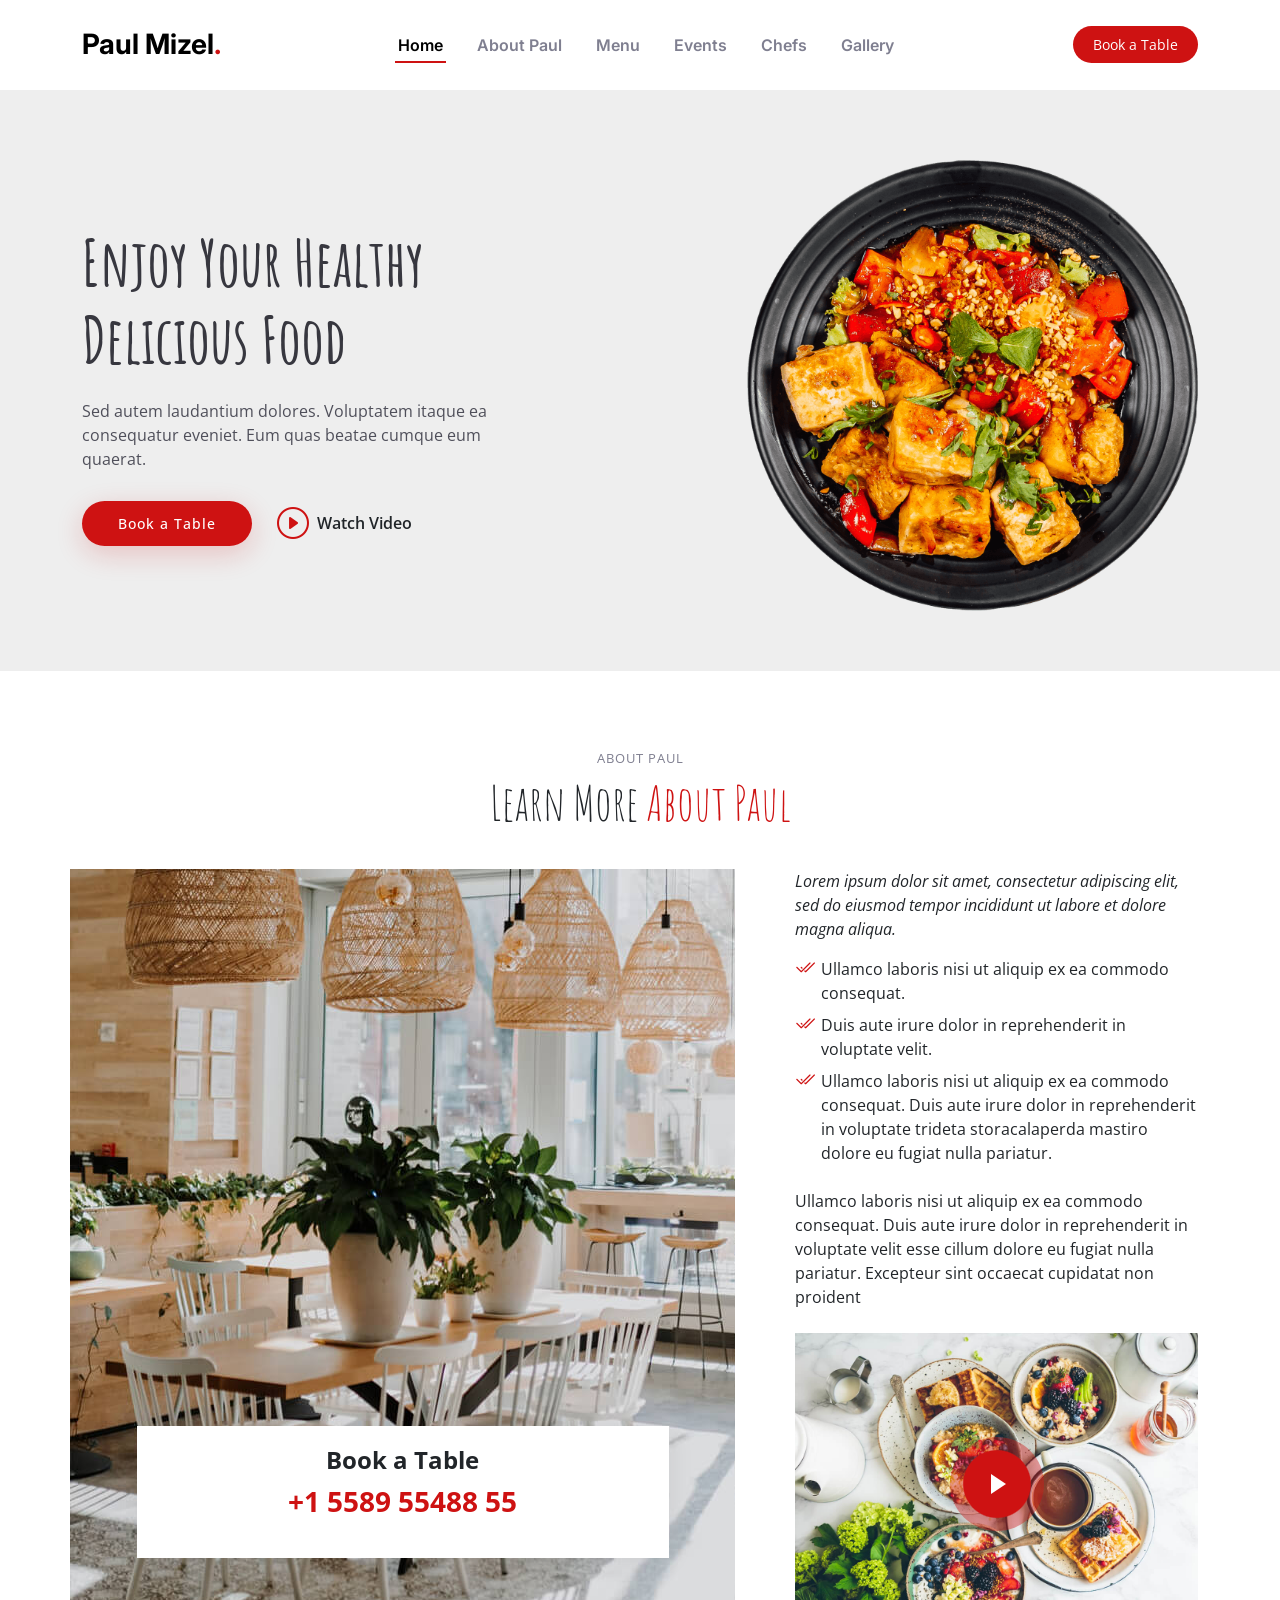
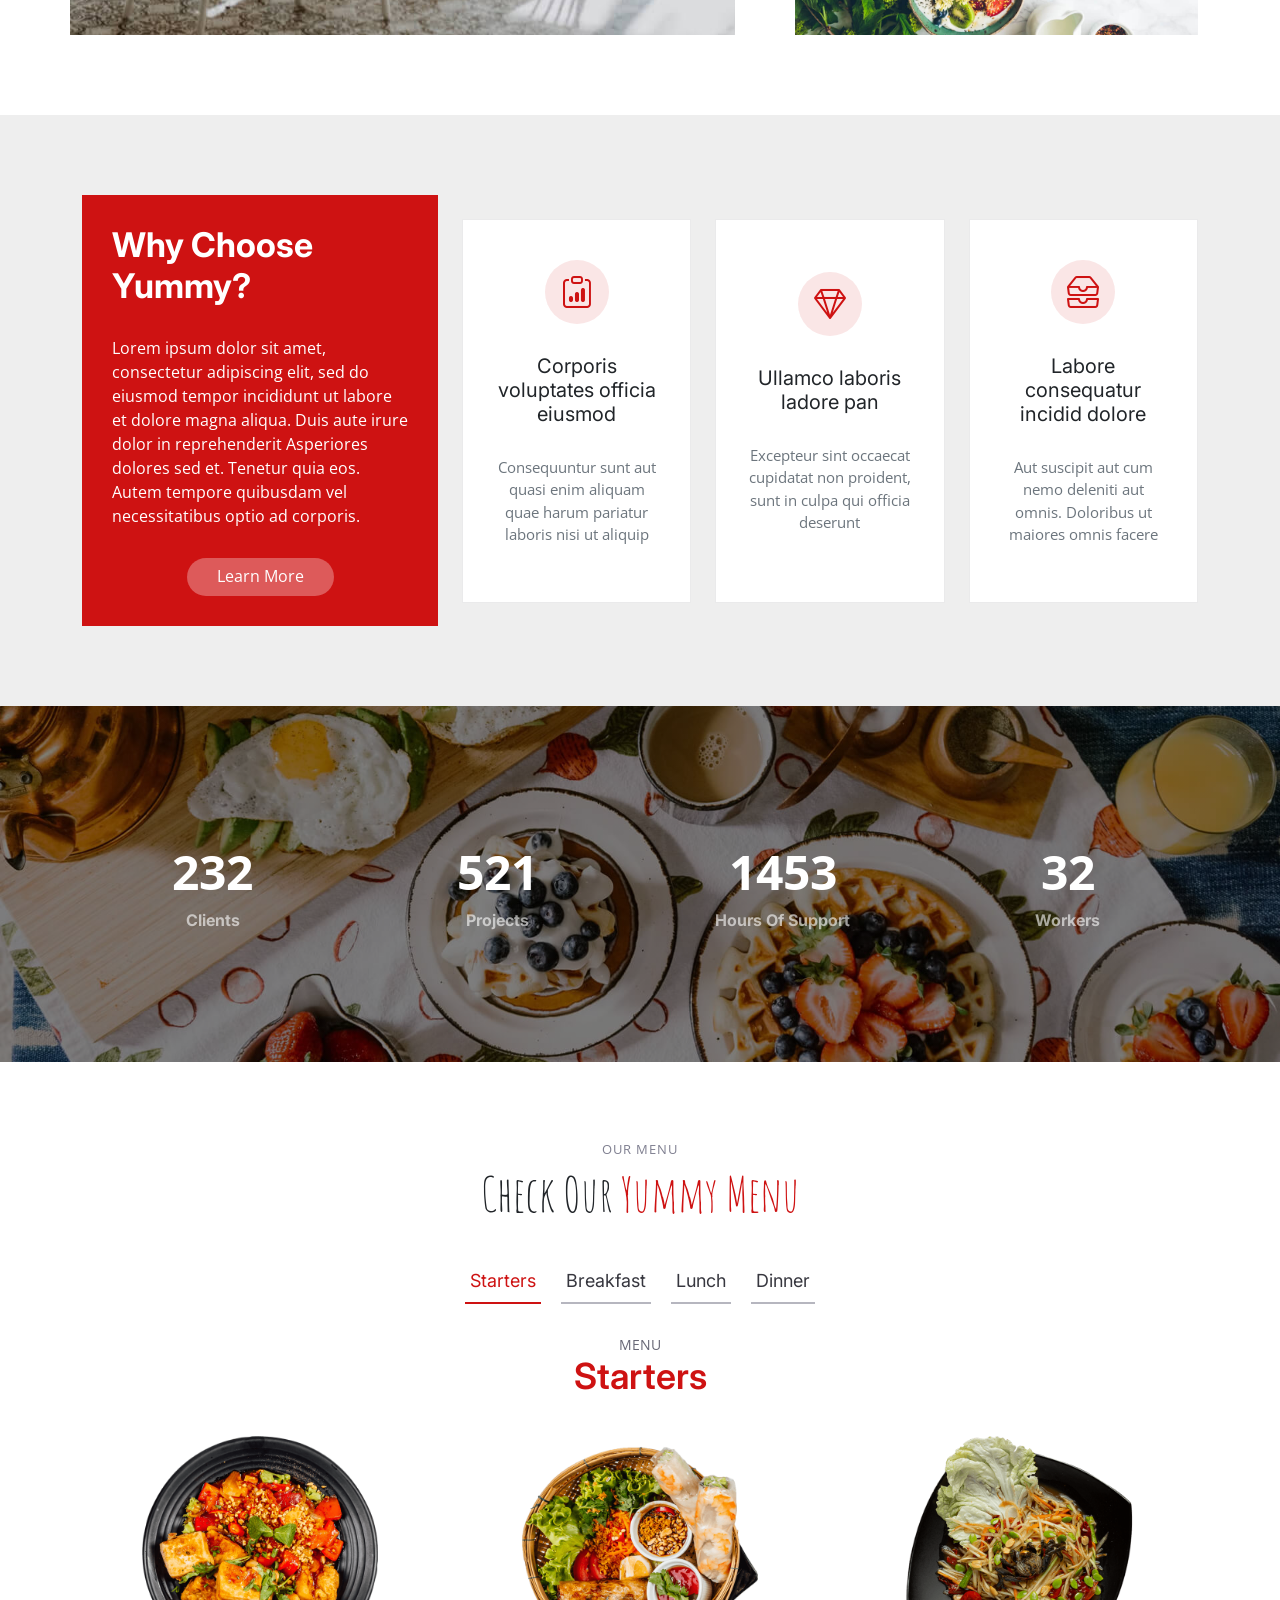
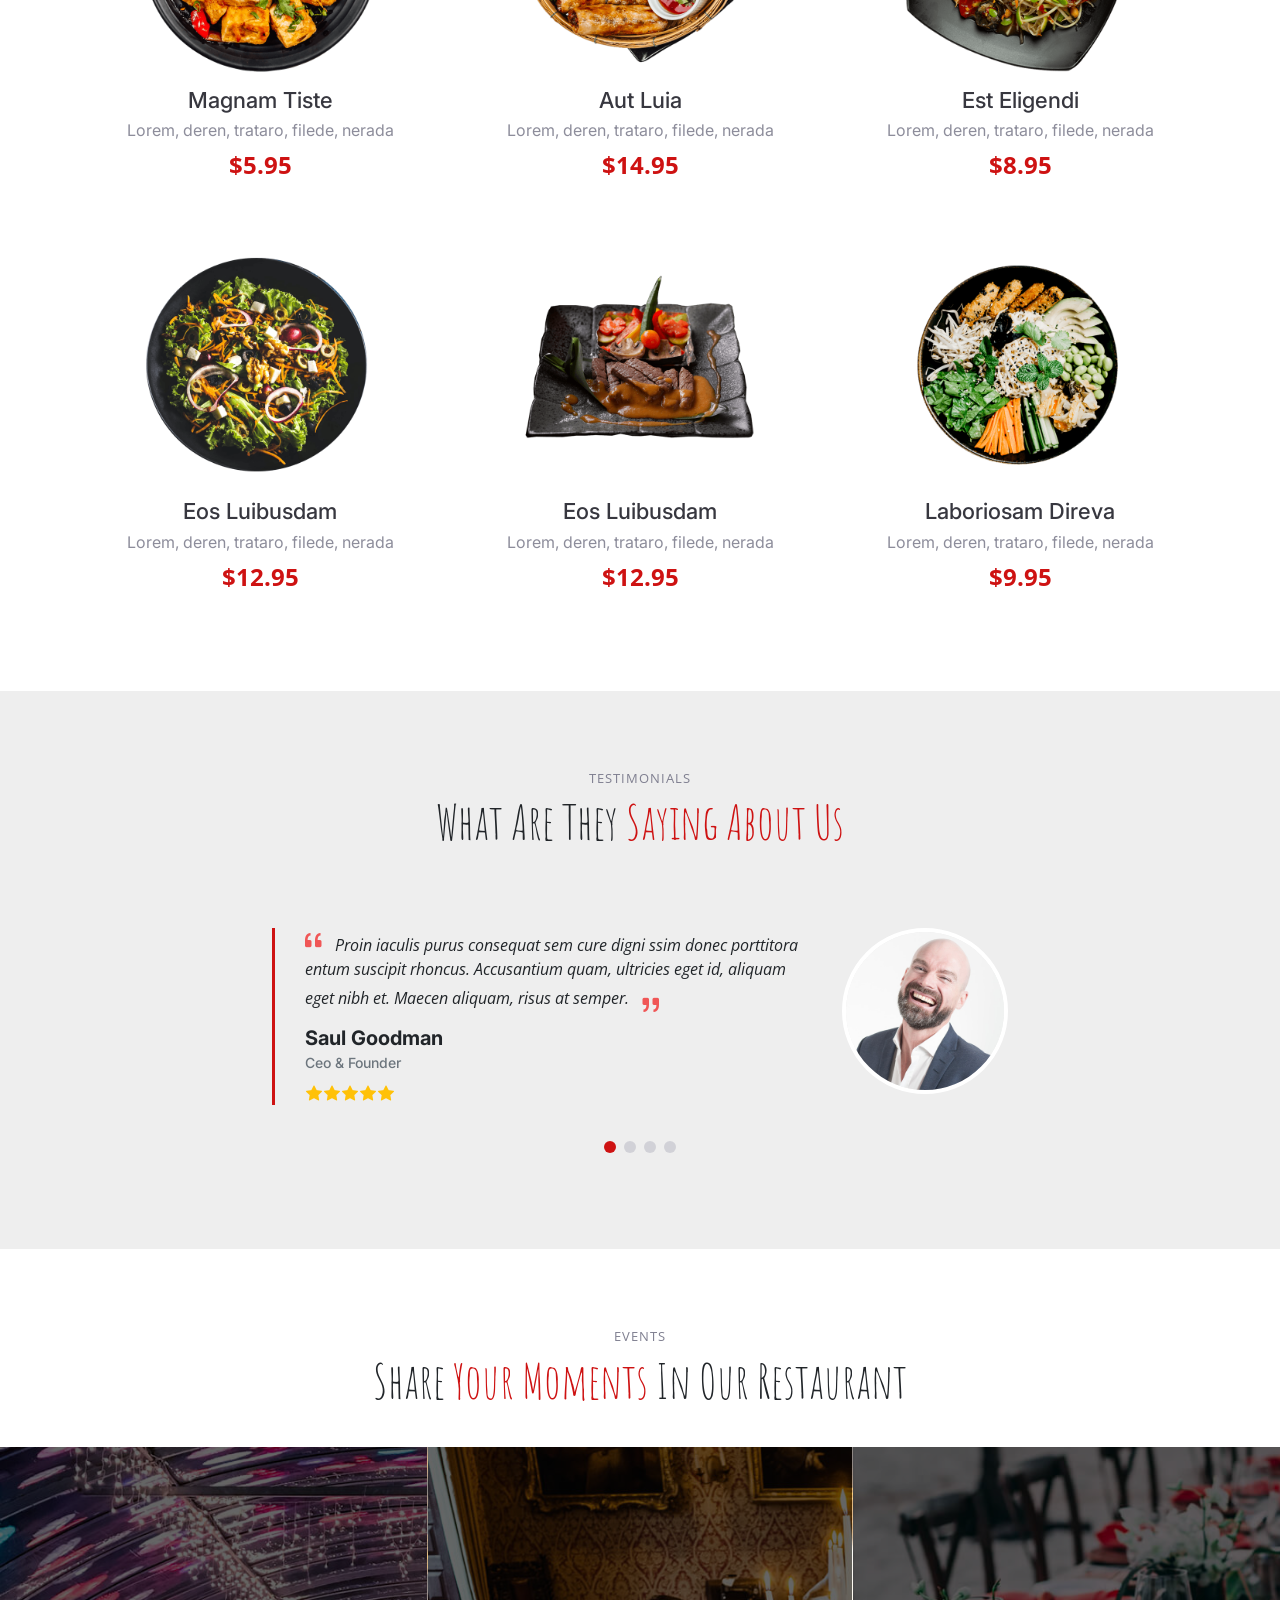
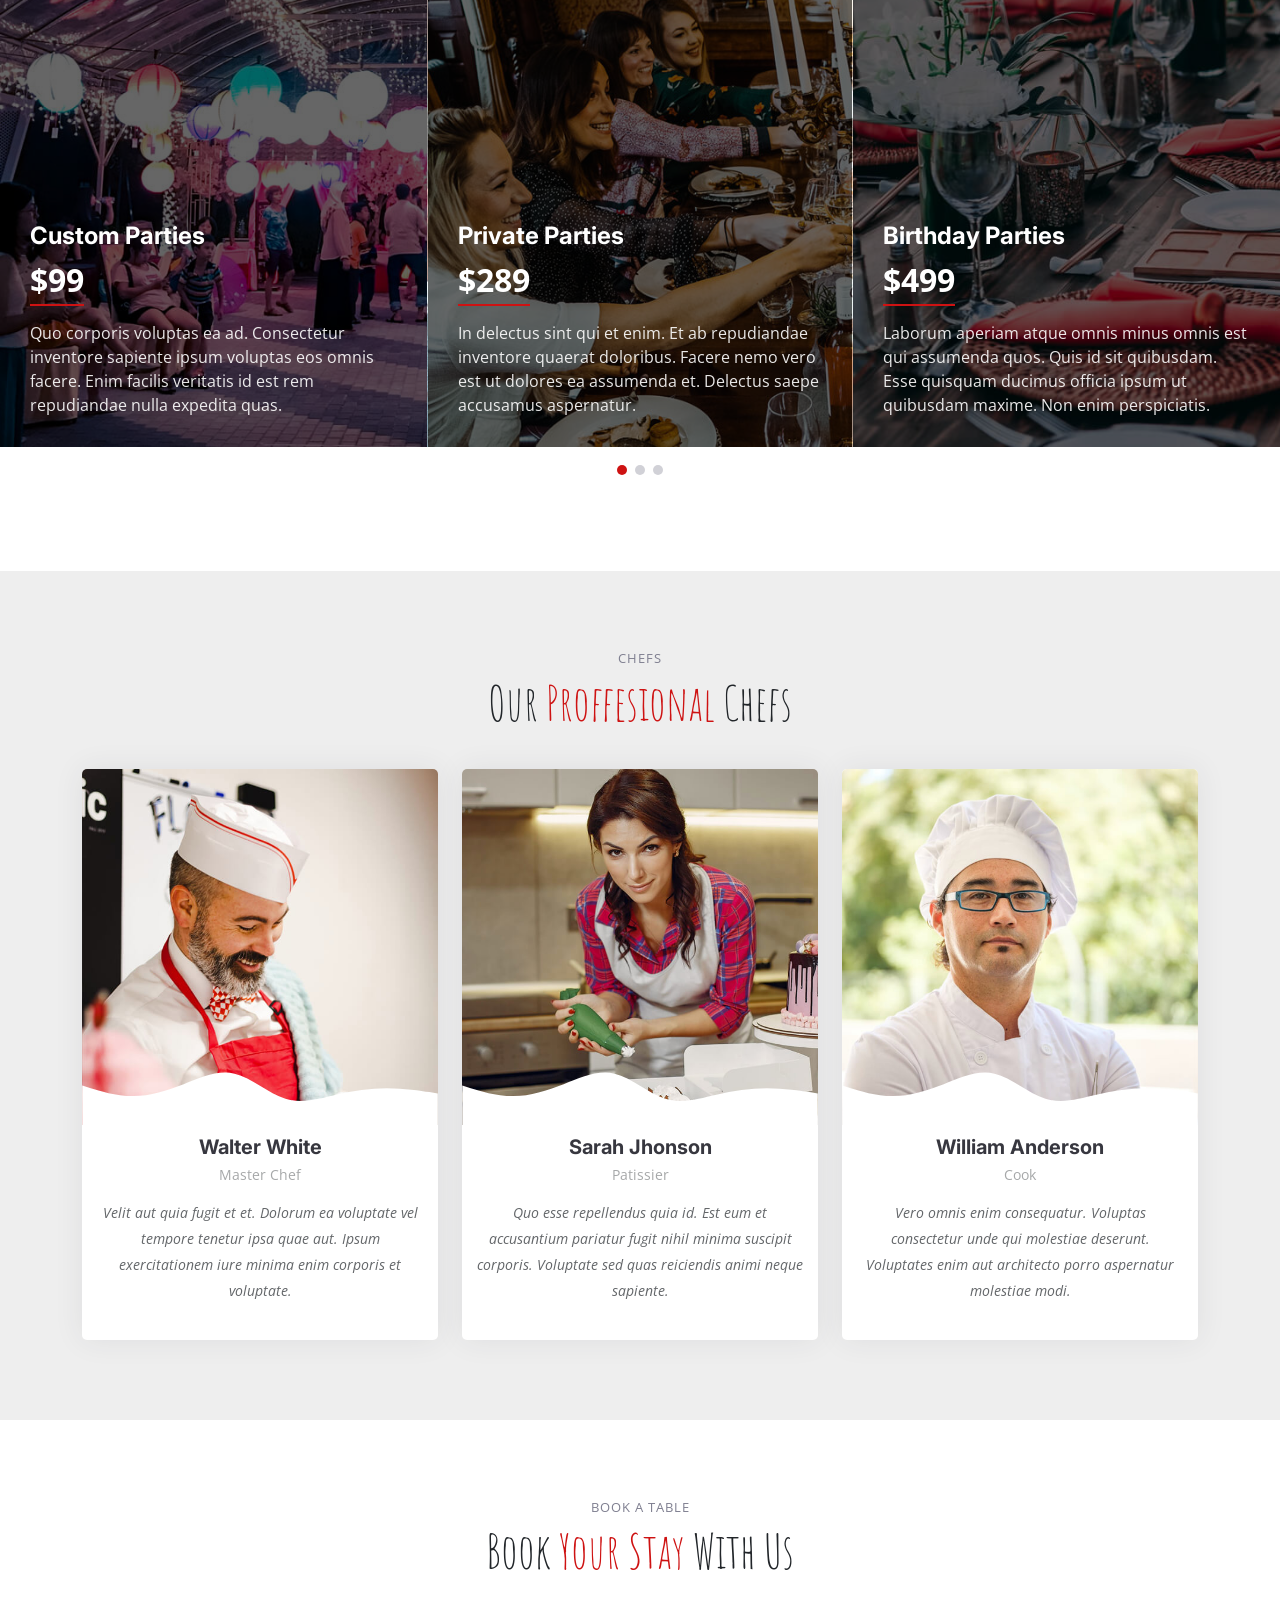
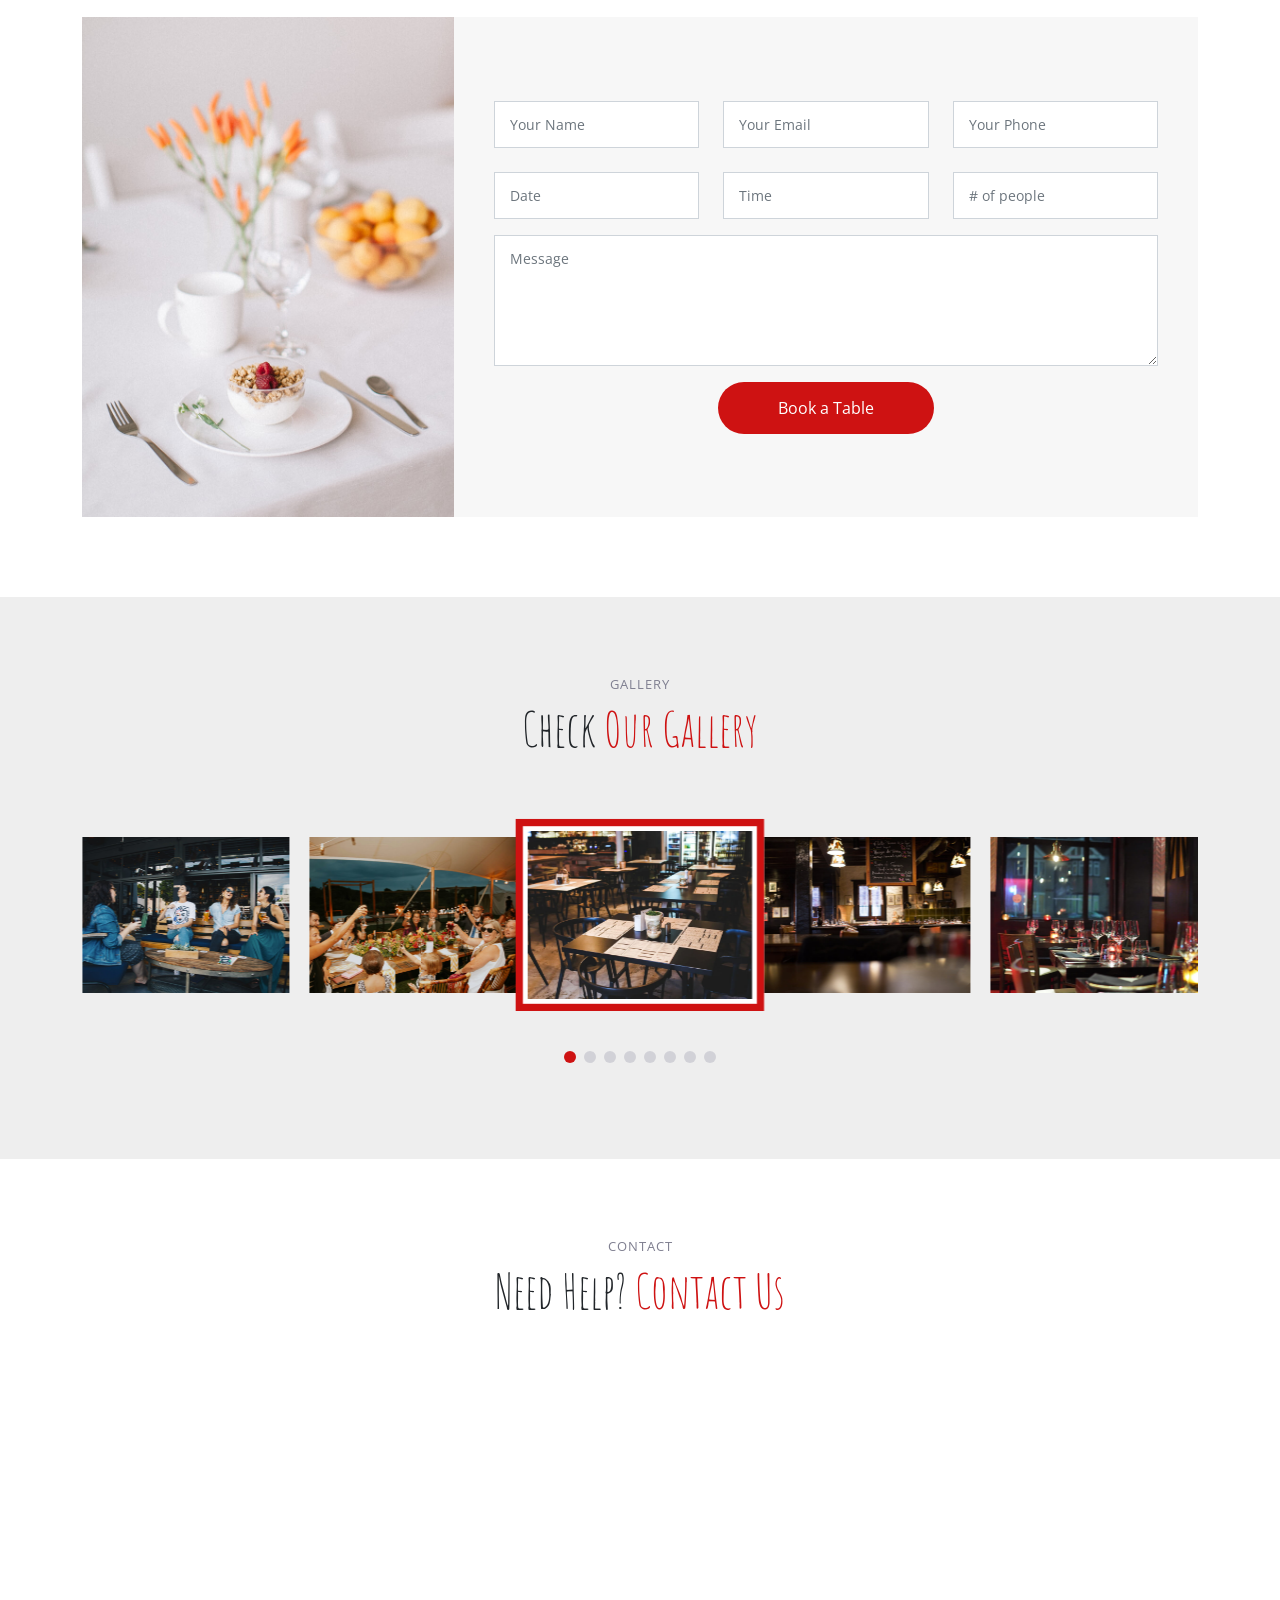
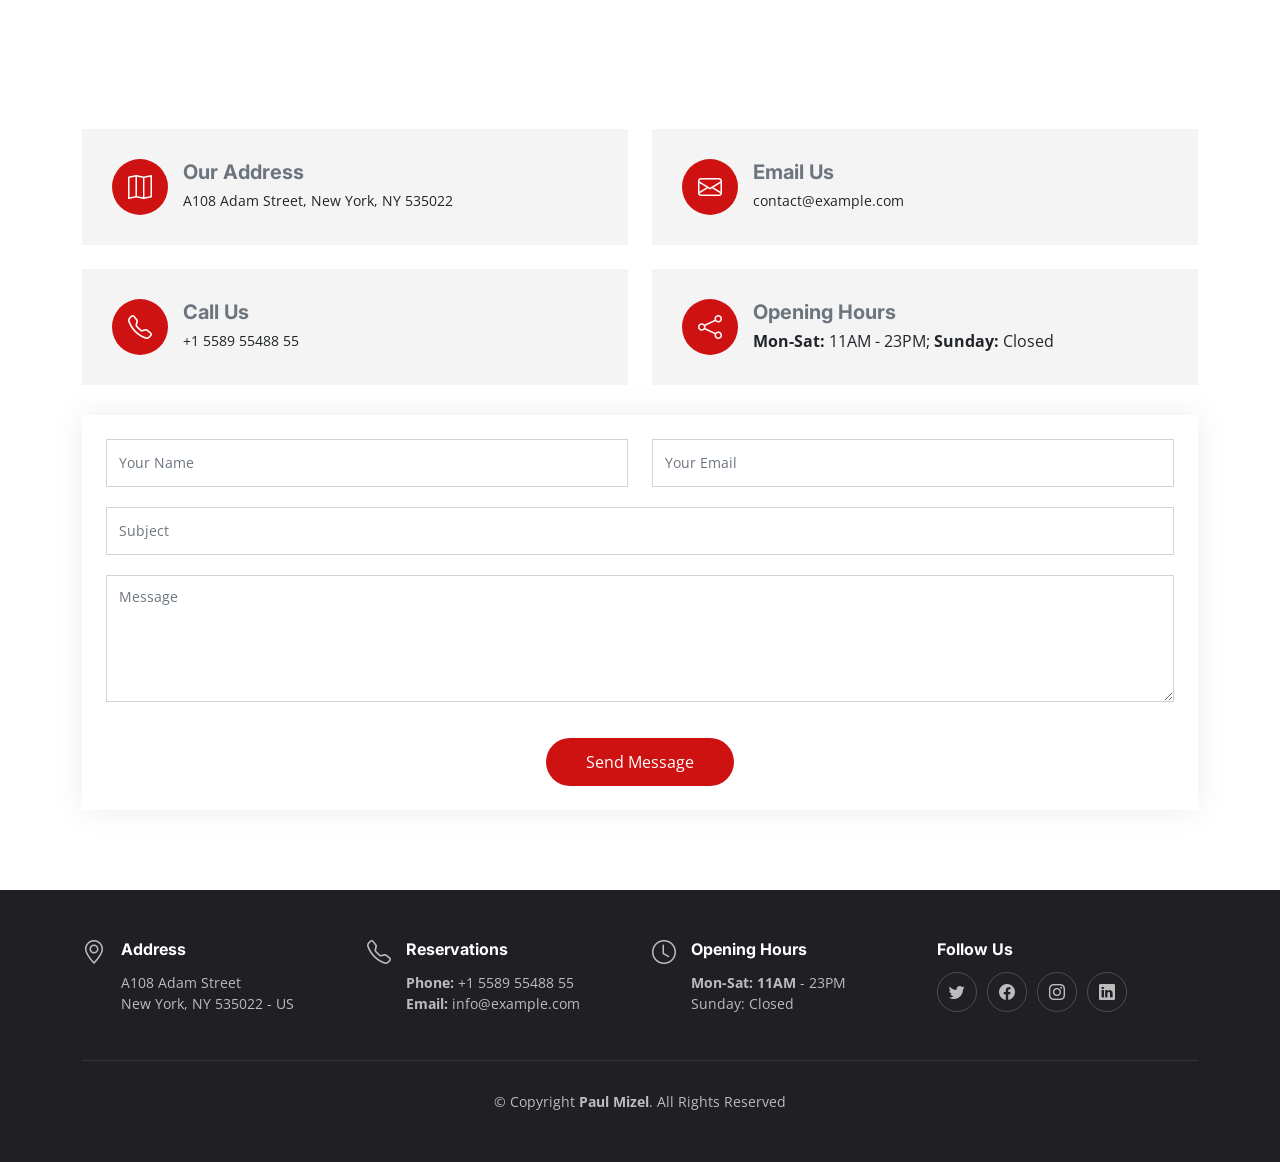
==== commit f320ea11: "Update index.html" ====
--- a/index.html
+++ b/index.html
@@ -5,7 +5,7 @@
   <meta charset="utf-8">
   <meta content="width=device-width, initial-scale=1.0" name="viewport">
 
-  <title>Yummy Bootstrap Template - Index</title>
+  <title>Paul Mizel</title>
   <meta content="" name="description">
   <meta content="" name="keywords">
 
@@ -28,13 +28,6 @@
   <!-- Template Main CSS File -->
   <link href="assets/css/main.css" rel="stylesheet">
 
-  <!-- =======================================================
-  * Template Name: Yummy
-  * Updated: Mar 10 2023 with Bootstrap v5.2.3
-  * Template URL: https://bootstrapmade.com/yummy-bootstrap-restaurant-website-template/
-  * Author: BootstrapMade.com
-  * License: https://bootstrapmade.com/license/
-  ======================================================== -->
 </head>
 
 <body>
@@ -46,17 +39,18 @@
       <a href="index.html" class="logo d-flex align-items-center me-auto me-lg-0">
         <!-- Uncomment the line below if you also wish to use an image logo -->
         <!-- <img src="assets/img/logo.png" alt=""> -->
-        <h1>Yummy<span>.</span></h1>
+        <h1>Paul Mizel<span>.</span></h1>
       </a>
 
       <nav id="navbar" class="navbar">
         <ul>
           <li><a href="#hero">Home</a></li>
-          <li><a href="#about">About</a></li>
+          <li><a href="#about">About Paul</a></li>
           <li><a href="#menu">Menu</a></li>
           <li><a href="#events">Events</a></li>
           <li><a href="#chefs">Chefs</a></li>
           <li><a href="#gallery">Gallery</a></li>
+		  <!--
           <li class="dropdown"><a href="#"><span>Drop Down</span> <i class="bi bi-chevron-down dropdown-indicator"></i></a>
             <ul>
               <li><a href="#">Drop Down 1</a></li>
@@ -73,8 +67,9 @@
               <li><a href="#">Drop Down 3</a></li>
               <li><a href="#">Drop Down 4</a></li>
             </ul>
-          </li>
+          </li>		  
           <li><a href="#contact">Contact</a></li>
+		  -->
         </ul>
       </nav><!-- .navbar -->
 
@@ -111,8 +106,8 @@
       <div class="container" data-aos="fade-up">
 
         <div class="section-header">
-          <h2>About Us</h2>
-          <p>Learn More <span>About Us</span></p>
+          <h2>About Paul</h2>
+          <p>Learn More <span>About Paul</span></p>
         </div>
 
         <div class="row gy-4">
@@ -1054,15 +1049,8 @@
 
     <div class="container">
       <div class="copyright">
-        &copy; Copyright <strong><span>Yummy</span></strong>. All Rights Reserved
-      </div>
-      <div class="credits">
-        <!-- All the links in the footer should remain intact. -->
-        <!-- You can delete the links only if you purchased the pro version. -->
-        <!-- Licensing information: https://bootstrapmade.com/license/ -->
-        <!-- Purchase the pro version with working PHP/AJAX contact form: https://bootstrapmade.com/yummy-bootstrap-restaurant-website-template/ -->
-        Designed by <a href="https://bootstrapmade.com/">BootstrapMade</a>
-      </div>
+        &copy; Copyright <strong><span>Paul Mizel</span></strong>. All Rights Reserved
+      </div>      
     </div>
 
   </footer><!-- End Footer -->
